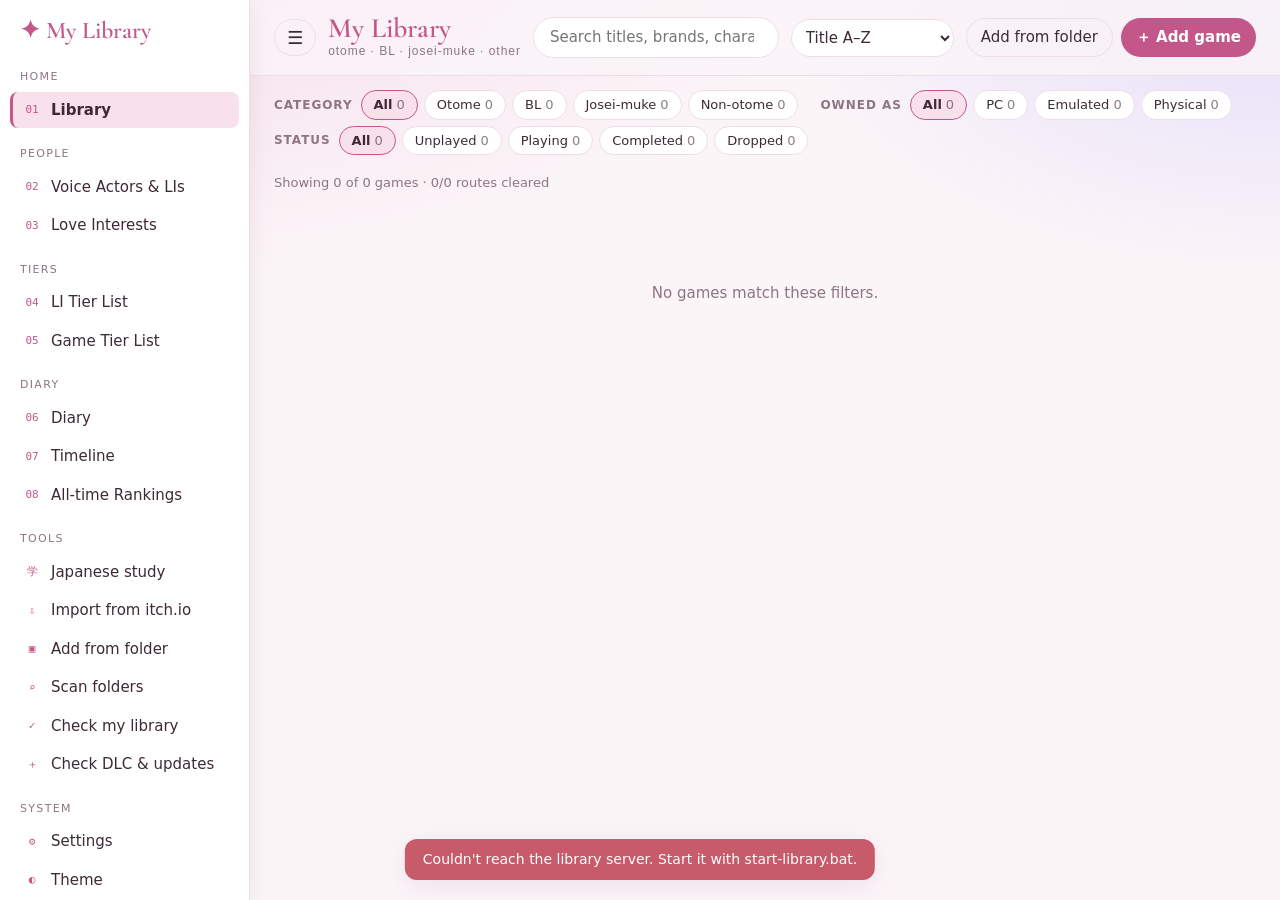
==== web/index.html @ 69c14339 "Merge branch 'main' into claude/pink-controller-icon-a0a306" ====
<!doctype html>
<html lang="en" data-theme="pastel">
<head>
  <meta charset="utf-8">
  <meta name="viewport" content="width=device-width, initial-scale=1">
  <title>My Games Library</title>
  <link rel="icon" type="image/png" href="favicon.png">
  <link rel="preconnect" href="https://fonts.googleapis.com">
  <link rel="stylesheet" href="https://fonts.googleapis.com/css2?family=Cormorant+Garamond:wght@500;600;700&display=swap">
  <link rel="stylesheet" href="app.css">
  <script>
    // Apply the saved theme before first paint
    try {
      const t = localStorage.getItem("theme");
      document.documentElement.dataset.theme = t || (matchMedia("(prefers-color-scheme: dark)").matches ? "noir" : "pastel");
    } catch (e) {}
  </script>
</head>
<body>
  <aside id="sidemenu" class="sidemenu" aria-label="Main menu">
    <div class="side-head">
      <span class="side-logo">✦ My Library</span>
      <button type="button" class="icon" id="menuClose" aria-label="Close menu">✕</button>
    </div>
    <nav class="side-nav">
      <p class="side-h">Home</p>
      <button type="button" class="nav-item" data-view="library"><i>01</i> Library</button>

      <p class="side-h">People</p>
      <button type="button" class="nav-item" data-view="vas"><i>02</i> Voice Actors &amp; LIs</button>
      <button type="button" class="nav-item" data-view="lis"><i>03</i> Love Interests</button>

      <p class="side-h">Tiers</p>
      <button type="button" class="nav-item" data-view="litiers"><i>04</i> LI Tier List</button>
      <button type="button" class="nav-item" data-view="gametiers"><i>05</i> Game Tier List</button>

      <p class="side-h">Diary</p>
      <button type="button" class="nav-item" data-view="diary"><i>06</i> Diary</button>
      <button type="button" class="nav-item" data-view="timeline"><i>07</i> Timeline</button>
      <button type="button" class="nav-item" data-view="hall"><i>08</i> All-time Rankings</button>

      <p class="side-h">Tools</p>
      <button id="studyBtn" type="button" class="nav-item" title="Japanese difficulty and reading progress"><i>学</i> Japanese study</button>
      <button id="itchBtn" type="button" class="nav-item" title="Import your itch.io library"><i>⇩</i> Import from itch.io</button>
      <button id="folderBtn" type="button" class="nav-item" title="Pick a game folder (or your Steam library) and add the games in it"><i>▣</i> Add from folder</button>
      <button id="scanBtn" type="button" class="nav-item" title="Find emulated games in your folders"><i>⌕</i> Scan folders</button>
      <button id="checkBtn" type="button" class="nav-item" title="Match the games in your folders to games from your VNDB list"><i>✓</i> Check my library</button>
      <button id="dlcBtn" type="button" class="nav-item" title="Compare your Switch DLC and update files with your games"><i>＋</i> Check DLC &amp; updates</button>

      <p class="side-h">System</p>
      <button id="settingsBtn" type="button" class="nav-item" title="Emulators, VNDB and API keys"><i>⚙</i> Settings</button>
      <button id="themeBtn" type="button" class="nav-item" title="Switch theme"><i>◐</i> Theme</button>
    </nav>
  </aside>
  <div id="menuScrim" class="menu-scrim" hidden></div>

  <header class="topbar">
    <button type="button" id="menuBtn" class="ghost menu-btn" aria-label="Open menu" aria-expanded="false" aria-controls="sidemenu">☰</button>
    <h1 class="brand">My Library <small>otome · BL · josei-muke · other</small></h1>
    <input id="search" type="search" placeholder="Search titles, brands, characters, seiyuu…" autocomplete="off">
    <select id="sort" aria-label="Sort by">
      <option value="title">Title A–Z</option>
      <option value="added">Recently added</option>
      <option value="played">Recently played</option>
      <option value="released">Release date</option>
      <option value="rating">Rating</option>
    </select>
    <div class="top-actions">
      <button id="addFolderBtn" class="ghost" title="Pick a game folder and auto-detect what launches it">Add from folder</button>
      <button id="addBtn" class="primary">＋ Add game</button>
    </div>
  </header>

  <nav class="filters" id="filters" data-view-of="library"></nav>

  <main data-view-of="library">
    <p id="summary" class="summary"></p>
    <section id="grid" class="grid"></section>
    <p id="empty" class="empty" hidden>No games match these filters.</p>
  </main>

  <!-- Host for the pages opened from the side menu (filled as they are built) -->
  <main id="viewHost" hidden></main>

  <!-- Game details -->
  <dialog id="detailDialog" class="sheet wide"></dialog>

  <!-- Add / edit -->
  <dialog id="editDialog" class="sheet wide">
    <form id="editForm" method="dialog">
      <header class="sheet-head">
        <h2 id="editTitle">Add game</h2>
        <button type="button" class="icon" data-close aria-label="Close">✕</button>
      </header>

      <div class="vndb-box">
        <label for="vndbQuery">Find on VNDB</label>
        <div class="row">
          <input id="vndbQuery" type="search" placeholder="English, romaji or Japanese title">
          <button type="button" id="vndbSearchBtn">Search</button>
        </div>
        <div id="vndbResults" class="vndb-results"></div>
      </div>

      <div class="form-grid">
        <label class="span2">Title <input name="title" required></label>
        <label class="span2">Original title <input name="originalTitle" placeholder="日本語タイトル"></label>
        <label>Category
          <select name="category">
            <option value="otome">Otome</option>
            <option value="bl">BL</option>
            <option value="josei">Josei-muke</option>
            <option value="other">Non-otome (RPG, SIM, misc.)</option>
          </select>
        </label>
        <label>Platform
          <select name="platform">
            <option value="pc">PC</option>
            <option value="psp">PSP</option>
            <option value="vita">PS Vita</option>
            <option value="switch">Switch</option>
            <option value="ps4">PS4</option>
            <option value="other">Other</option>
          </select>
        </label>
        <label>Brand <input name="brand"></label>
        <label>Released <input name="released" placeholder="YYYY-MM-DD"></label>

        <fieldset class="span2 format-pick">
          <legend>How do you own / play it?</legend>
          <label><input type="radio" name="format" value="pc" checked> PC install</label>
          <label><input type="radio" name="format" value="emulated"> Emulator</label>
          <label><input type="radio" name="format" value="physical"> Physical copy only</label>
        </fieldset>

        <label class="span2" data-for-format="pc">Executable or launcher URL
          <input name="exePath" placeholder="D:\Games\Title\game.exe  or  steam://rungameid/123">
          <small>Tip: in Explorer, right-click the .exe → <b>Copy as path</b>, then paste here.</small>
        </label>
        <label data-for-format="emulated">Emulator <select name="emulator" id="emulatorSelect"></select></label>
        <label data-for-format="emulated">Game file (ISO / folder / NSP)
          <input name="romPath" placeholder="D:\ROMs\PSP\title.iso">
        </label>

        <label>Language <input name="language" placeholder="English / Japanese / fan TL"></label>
        <label>Status
          <select name="status">
            <option value="unplayed">Unplayed</option>
            <option value="playing">Playing</option>
            <option value="completed">Completed</option>
            <option value="dropped">Dropped</option>
          </select>
        </label>
        <label class="span2">Cover image URL <input name="cover" placeholder="Filled by VNDB, or paste an image URL"></label>
        <label class="span2">Notes <textarea name="notes" rows="2"></textarea></label>
        <label class="span2">Description <textarea name="description" rows="3"></textarea></label>
      </div>

      <section class="routes-edit">
        <div class="row between">
          <h3>Love interests / routes</h3>
          <button type="button" id="addRouteBtn" class="ghost">＋ Add route</button>
        </div>
        <div id="routesEdit"></div>
      </section>

      <footer class="sheet-foot">
        <button type="button" data-close class="ghost">Cancel</button>
        <button type="submit" class="primary" id="saveBtn">Save</button>
      </footer>
    </form>
  </dialog>

  <!-- Settings -->
  <dialog id="settingsDialog" class="sheet">
    <form id="settingsForm" method="dialog">
      <header class="sheet-head">
        <h2>Settings</h2>
        <button type="button" class="icon" data-close aria-label="Close">✕</button>
      </header>
      <h3 class="settings-h">Emulators</h3>
      <p class="muted settings-p">Paste the path to each emulator's .exe. <code>{rom}</code> in the arguments is replaced by the game file.
        Folders listed under each emulator are searched by <b>Scan folders</b>.</p>
      <div id="emulatorRows"></div>
      <h3 class="settings-h">Japanese study</h3>
      <div class="emu-row">
        <label>Your reading speed (characters per hour)
          <input id="readingSpeed" type="number" min="1000" max="200000" step="500" placeholder="14000">
        </label>
        <small>Used for every "hours" figure. Leave it at 14,000 if unsure; native readers are often 20,000+, and
          learners 3,000–8,000. Time a few minutes of reading and compare against the characters on screen.</small>
      </div>
      <div class="emu-row">
        <label>Jiten API key (optional)
          <input id="jitenKey" type="password" autocomplete="off" placeholder="ak_…">
        </label>
        <small id="jitenKeyState"></small>
        <small>Shows how much of each game's text you already know. Create one in your Jiten account settings. The library only
          reads from Jiten with it, and it's kept only in <code>data/settings.json</code> on this PC.</small>
        <label class="inline" id="jitenKeyClearWrap"><input type="checkbox" id="jitenKeyClear"> Remove the saved key</label>
      </div>
      <div class="emu-row">
        <label>Anki export: note type <input id="ankiNote" placeholder="Lapis"></label>
        <label>Anki export: deck <input id="ankiDeck" placeholder="MiningGroups::MINING"></label>
        <label>Anki export: tags <input id="ankiTags" placeholder="yomitan"></label>
        <small>Used by "Download for Anki" in a game's Study tab. Defaults match your Yomitan Lapis setup. The game's name is added as a tag too.</small>
      </div>
      <h3 class="settings-h">VNDB list &amp; characters</h3>
      <div class="emu-row">
        <input id="vndbToken" type="password" autocomplete="off" placeholder="Paste your VNDB API token">
        <small id="vndbTokenState"></small>
        <small>Create one at <a href="https://vndb.org/u/tokens" target="_blank" rel="noopener">vndb.org/u/tokens ↗</a> with
          <b>listread</b> ticked. It's kept only in <code>data/settings.json</code> on this PC. Save settings after pasting it.</small>
        <label class="inline" id="vndbTokenClearWrap"><input type="checkbox" id="vndbTokenClear"> Remove the saved token</label>
        <div class="row">
          <button type="button" id="vndbSyncBtn">Sync my VNDB list</button>
          <button type="button" id="charsStartBtn" class="ghost">Fetch characters &amp; voice actors</button>
          <button type="button" id="charsStopBtn" class="ghost" hidden>Stop</button>
        </div>
        <small id="vndbSummary"></small>
      </div>
      <h3 class="settings-h">itch.io</h3>
      <div class="emu-row">
        <input id="itchKey" type="password" autocomplete="off" placeholder="Paste your API key">
        <small id="itchKeyState"></small>
        <small>Create one at <a href="https://itch.io/user/settings/api-keys" target="_blank" rel="noopener">itch.io → Settings → API keys ↗</a>.
          It's kept only in <code>data/settings.json</code> on this PC.</small>
        <label class="inline" id="itchKeyClearWrap"><input type="checkbox" id="itchKeyClear"> Remove the saved key</label>
      </div>
      <h3 class="settings-h">Start over</h3>
      <div class="emu-row">
        <small>Your settings, API keys and game folders are kept. A copy of the games file is saved in <code>data/backups</code> first.</small>
        <div class="row">
          <button type="button" id="resetVndbBtn" class="ghost">Remove VNDB list imports…</button>
          <button type="button" id="resetAllBtn" class="danger">Reset whole library…</button>
        </div>
        <small id="resetNote"></small>
      </div>
      <footer class="sheet-foot">
        <button type="button" data-close class="ghost">Cancel</button>
        <button type="submit" class="primary">Save settings</button>
      </footer>
    </form>
  </dialog>

  <!-- itch.io import -->
  <dialog id="itchDialog" class="sheet wide">
    <header class="sheet-head">
      <h2 id="importTitle">Import from itch.io</h2>
      <button type="button" class="icon" data-close aria-label="Close">✕</button>
    </header>
    <div id="itchBody" class="itch-body"></div>
    <footer id="itchFoot" class="sheet-foot"></footer>
  </dialog>

  <!-- Japanese study dashboard -->
  <dialog id="studyDialog" class="sheet wide">
    <header class="sheet-head">
      <h2>Japanese study</h2>
      <button type="button" class="icon" data-close aria-label="Close">✕</button>
    </header>
    <div id="studyBody" class="study-body"></div>
    <footer class="sheet-foot"><small class="muted spacer">Difficulty, length and word data from <a href="https://jiten.moe" target="_blank" rel="noopener">jiten.moe</a>. Reading time is an estimate.</small></footer>
  </dialog>

  <div id="toasts" class="toasts" aria-live="polite"></div>
  <script src="app.js"></script>
</body>
</html>
---- web/app.css ----
/* ---------- Theme tokens ---------- */
:root, [data-theme="pastel"] {
  --bg: #fbf5f8;
  --bg-glow: radial-gradient(1200px 600px at 10% -10%, #f6dbe8 0%, transparent 60%),
             radial-gradient(900px 500px at 100% 0%, #e6defa 0%, transparent 55%);
  --surface: #ffffff;
  --surface-2: #f7eef3;
  --text: #3d2a36;
  --muted: #8d7584;
  --border: #eedde7;
  --accent: #c4578a;
  --accent-ink: #ffffff;
  --accent-soft: #f9e1ec;
  --shadow: 0 6px 24px rgba(150, 80, 120, .12);
  --cat-otome: #e0739f;
  --cat-bl: #5b8fd6;
  --cat-josei: #c99a3c;
  --cat-other: #5f9a82;
  --st-none: #cbbcc5;
  --st-progress: #e3a43c;
  --st-good: #4fae84;
  --st-bad: #c75b6a;
  --radius: 16px;
  color-scheme: light;
}
[data-theme="noir"] {
  --bg: #120d15;
  --bg-glow: radial-gradient(1100px 600px at 0% -10%, #3a1d33 0%, transparent 60%),
             radial-gradient(900px 500px at 100% 0%, #2a2140 0%, transparent 55%);
  --surface: #1d1622;
  --surface-2: #281e2e;
  --text: #f1e7ec;
  --muted: #a8939f;
  --border: #3b2d42;
  --accent: #d6b06a;
  --accent-ink: #1b1218;
  --accent-soft: #3a2f22;
  --shadow: 0 8px 30px rgba(0, 0, 0, .45);
  --cat-otome: #e07aa6;
  --cat-bl: #74a2e6;
  --cat-josei: #d9b065;
  --cat-other: #78b89e;
  --st-none: #4e4054;
  --st-progress: #e0a547;
  --st-good: #5cc095;
  --st-bad: #d86a7a;
  color-scheme: dark;
}

/* ---------- Base ---------- */
* { box-sizing: border-box; }
body {
  margin: 0;
  background: var(--bg-glow), var(--bg);
  background-attachment: fixed;
  color: var(--text);
  font: 15px/1.5 "Segoe UI", "Yu Gothic UI", "Meiryo", system-ui, sans-serif;
  min-height: 100vh;
}
h1, h2, h3 { font-family: "Cormorant Garamond", Georgia, serif; font-weight: 600; margin: 0; }
button, input, select, textarea { font: inherit; color: inherit; }
input, select, textarea {
  background: var(--surface);
  border: 1px solid var(--border);
  border-radius: 10px;
  padding: 8px 10px;
  width: 100%;
}
input:focus, select:focus, textarea:focus { outline: 2px solid var(--accent); outline-offset: -1px; }
button {
  cursor: pointer;
  border: 1px solid var(--border);
  background: var(--surface);
  border-radius: 999px;
  padding: 7px 14px;
  white-space: nowrap;
}
button:hover { border-color: var(--accent); }
button.primary { background: var(--accent); color: var(--accent-ink); border-color: transparent; font-weight: 600; }
button.primary:hover { filter: brightness(1.07); }
button.ghost { background: transparent; }
button.icon { border: none; background: transparent; font-size: 18px; padding: 4px 8px; }
button.danger { color: var(--st-bad); }
.muted, small { color: var(--muted); }
code { background: var(--surface-2); padding: 1px 5px; border-radius: 5px; }
.row { display: flex; gap: 8px; align-items: center; }
.between { justify-content: space-between; }

/* ---------- Top bar & filters ---------- */
.topbar {
  position: sticky; top: 0; z-index: 5;
  display: flex; gap: 12px; align-items: center; flex-wrap: wrap;
  padding: 14px 24px;
  background: color-mix(in srgb, var(--bg) 82%, transparent);
  backdrop-filter: blur(12px);
  border-bottom: 1px solid var(--border);
}
.brand { font-size: 28px; color: var(--accent); margin-right: auto; line-height: 1; }
.brand small { display: block; font: 12px/1.6 "Segoe UI", sans-serif; letter-spacing: .08em; color: var(--muted); }
#search { max-width: 380px; flex: 1 1 220px; border-radius: 999px; padding-left: 16px; }
#sort { width: auto; border-radius: 999px; }
.top-actions { display: flex; gap: 8px; }

.filters { display: flex; flex-wrap: wrap; gap: 6px 22px; padding: 14px 24px 0; }
.filter-group { display: flex; gap: 6px; align-items: center; flex-wrap: wrap; }
.filter-group > b { font-size: 12px; text-transform: uppercase; letter-spacing: .08em; color: var(--muted); margin-right: 2px; }
.chip { padding: 4px 12px; font-size: 13px; }
.chip[aria-pressed="true"] { background: var(--accent-soft); border-color: var(--accent); color: var(--text); font-weight: 600; }
.chip .n { opacity: .6; margin-left: 4px; font-weight: 400; }

main { padding: 8px 24px 48px; }
.summary { color: var(--muted); font-size: 13px; margin: 10px 0 14px; }
.empty { text-align: center; color: var(--muted); padding: 60px 0; }

/* ---------- Grid & cards ---------- */
.grid { display: grid; grid-template-columns: repeat(auto-fill, minmax(180px, 1fr)); gap: 22px; }
.card {
  background: var(--surface);
  border: 1px solid var(--border);
  border-radius: var(--radius);
  overflow: hidden;
  box-shadow: var(--shadow);
  cursor: pointer;
  transition: transform .15s ease, border-color .15s;
  display: flex; flex-direction: column;
}
.card:hover, .card:focus-visible { transform: translateY(-3px); border-color: var(--accent); outline: none; }
.cover-wrap { position: relative; aspect-ratio: 3 / 4; background: var(--surface-2); }
.cover { width: 100%; height: 100%; object-fit: cover; display: block; }
.placeholder {
  display: grid; place-items: center;
  font: 600 64px/1 "Yu Mincho", "Cormorant Garamond", serif;
  color: rgba(255, 255, 255, .92);
  background: linear-gradient(150deg, var(--cat-otome), #b98ad6);
}
.placeholder.cat-bl { background: linear-gradient(150deg, var(--cat-bl), #6e5bb8); }
.placeholder.cat-josei { background: linear-gradient(150deg, var(--cat-josei), #c4687a); }
.placeholder.cat-other { background: linear-gradient(150deg, var(--cat-other), #4f6b5e); }
.badge {
  position: absolute; top: 8px; left: 8px;
  font-size: 11px; font-weight: 700; letter-spacing: .05em; text-transform: uppercase;
  padding: 3px 9px; border-radius: 999px; color: #fff;
  background: var(--cat-otome);
}
.badge.cat-bl { background: var(--cat-bl); }
.badge.cat-josei { background: var(--cat-josei); }
.badge.cat-other { background: var(--cat-other); }
.fmt { position: absolute; top: 8px; right: 8px; font-size: 11px; padding: 3px 8px; border-radius: 999px;
       background: rgba(20, 10, 20, .6); color: #fff; }
.play {
  position: absolute; right: 10px; bottom: 10px;
  width: 44px; height: 44px; padding: 0; border-radius: 50%;
  background: var(--accent); color: var(--accent-ink); border: none; font-size: 16px;
  opacity: 0; transform: scale(.85); transition: .15s;
  box-shadow: 0 4px 14px rgba(0, 0, 0, .3);
}
.card:hover .play, .card:focus-within .play { opacity: 1; transform: scale(1); }
.card-body { padding: 10px 12px 12px; display: flex; flex-direction: column; gap: 2px; flex: 1; }
.card-body h3 { font-size: 19px; line-height: 1.15; }
.jp { font-size: 12px; color: var(--muted); margin: 0; }
.meta { font-size: 12px; color: var(--muted); margin: 2px 0 0; }
.status-line { display: flex; justify-content: space-between; align-items: center; margin-top: auto; padding-top: 8px; font-size: 12px; }
.pill { padding: 1px 8px; border-radius: 999px; background: var(--surface-2); }
.pill.playing { color: var(--st-progress); }
.pill.completed { color: var(--st-good); }
.pill.dropped { color: var(--st-bad); }
.progress { display: flex; gap: 3px; margin-top: 6px; }
.progress i { flex: 1; height: 4px; border-radius: 2px; background: var(--st-none); }
.progress i.progress-s { background: var(--st-progress); }
.progress i.good { background: var(--st-good); }
.progress i.bad { background: var(--st-bad); }

/* ---------- Dialogs ---------- */
dialog.sheet {
  border: 1px solid var(--border);
  border-radius: 20px;
  background: var(--surface);
  color: var(--text);
  padding: 0;
  width: min(560px, calc(100vw - 32px));
  max-height: calc(100vh - 48px);
  box-shadow: 0 20px 60px rgba(0, 0, 0, .35);
}
dialog.wide { width: min(880px, calc(100vw - 32px)); }
dialog::backdrop { background: rgba(20, 8, 18, .55); backdrop-filter: blur(3px); }
dialog form { margin: 0; }
.sheet-head { display: flex; justify-content: space-between; align-items: center; padding: 18px 22px 8px; }
.sheet-head h2 { font-size: 26px; }
.sheet-foot { display: flex; justify-content: flex-end; gap: 8px; padding: 14px 22px 18px; border-top: 1px solid var(--border); }

/* detail view */
.detail { display: grid; grid-template-columns: 260px 1fr; gap: 24px; padding: 8px 22px 6px; }
.detail .cover-wrap { border-radius: 14px; overflow: hidden; }
.detail h2 { font-size: 32px; line-height: 1.1; }
.detail .jp { font-size: 15px; margin-top: 2px; }
.tags { display: flex; flex-wrap: wrap; gap: 6px; margin: 12px 0; }
.tag { font-size: 12px; padding: 2px 10px; border-radius: 999px; background: var(--surface-2); }
.detail-controls { display: flex; gap: 12px; align-items: center; flex-wrap: wrap; margin-bottom: 10px; }
.detail-controls select { width: auto; }
.stars button { border: none; background: none; padding: 0 1px; font-size: 22px; color: var(--st-none); }
.stars button.on { color: var(--accent); }
.desc { white-space: pre-line; font-size: 14px; color: var(--muted); max-height: 140px; overflow: auto; }
.notes { background: var(--surface-2); border-radius: 10px; padding: 8px 12px; font-size: 14px; white-space: pre-line; }
.routes h3 { font-size: 22px; margin: 14px 0 6px; }
.route { display: grid; grid-template-columns: 1fr auto; gap: 8px; align-items: center; padding: 7px 0; border-bottom: 1px dashed var(--border); }
.route .who b { font-weight: 600; }
.route .who span { color: var(--muted); font-size: 13px; margin-left: 6px; }
.route .who small { display: block; }
.seg { display: inline-flex; border: 1px solid var(--border); border-radius: 999px; overflow: hidden; }
.seg button { border: none; border-radius: 0; padding: 4px 10px; font-size: 12px; background: transparent; }
.seg button + button { border-left: 1px solid var(--border); }
.seg button[aria-pressed="true"].none { background: var(--st-none); color: var(--text); }
.seg button[aria-pressed="true"].progress { background: var(--st-progress); color: #fff; }
.seg button[aria-pressed="true"].good { background: var(--st-good); color: #fff; }
.seg button[aria-pressed="true"].bad { background: var(--st-bad); color: #fff; }
.detail-actions { display: flex; gap: 8px; flex-wrap: wrap; justify-content: flex-end; padding: 14px 22px 18px; border-top: 1px solid var(--border); margin-top: 12px; }
.detail-actions .primary { padding: 9px 22px; }
.detail-actions .spacer { margin-right: auto; }
.physical-note { font-size: 13px; color: var(--muted); align-self: center; }

/* edit form */
.vndb-box { margin: 4px 22px 10px; padding: 12px; border-radius: 14px; background: var(--surface-2); }
.vndb-box > label { font-size: 13px; font-weight: 600; display: block; margin-bottom: 6px; }
.vndb-results { display: grid; gap: 6px; margin-top: 8px; max-height: 260px; overflow: auto; }
.vndb-results:empty { display: none; }
.vndb-hit { display: grid; grid-template-columns: 44px 1fr; gap: 10px; text-align: left; border-radius: 10px; padding: 6px; background: var(--surface); }
.vndb-hit img, .vndb-hit .noimg { width: 44px; height: 58px; object-fit: cover; border-radius: 6px; background: var(--border); }
.vndb-hit b { display: block; font-weight: 600; white-space: normal; }
.vndb-hit small { display: block; white-space: normal; }
.form-grid { display: grid; grid-template-columns: 1fr 1fr; gap: 10px 14px; padding: 4px 22px; }
.form-grid label { font-size: 13px; font-weight: 600; display: flex; flex-direction: column; gap: 4px; }
.form-grid small { font-weight: 400; }
.span2 { grid-column: span 2; }
.format-pick { border: 1px solid var(--border); border-radius: 12px; display: flex; gap: 18px; flex-wrap: wrap; }
.format-pick legend { font-size: 13px; font-weight: 600; padding: 0 4px; }
.format-pick label { flex-direction: row; align-items: center; font-weight: 400; }
.format-pick input { width: auto; }
.routes-edit { padding: 12px 22px 8px; }
.routes-edit h3 { font-size: 22px; }
.route-row { display: grid; grid-template-columns: 1fr 1fr 1fr auto; gap: 8px; margin-top: 8px; }

.emu-row { padding: 6px 22px 10px; }
.emu-row b { display: block; margin-bottom: 4px; }
.emu-row .row input:last-child { max-width: 140px; }

.settings-h { font-size: 20px; padding: 6px 22px 0; }
.settings-p { padding: 0 22px; margin: 4px 0; }
.emu-row small { display: block; margin-top: 4px; }
.emu-row a { color: var(--accent); }
label.inline { display: flex; gap: 6px; align-items: center; font-size: 13px; margin-top: 6px; }
label.inline input { width: auto; }

/* itch.io import */
.itch-body { padding: 0 22px; }
.itch-tools { display: flex; gap: 8px; flex-wrap: wrap; align-items: center; padding: 6px 0 10px; }
.itch-tools input[type="search"] { flex: 1 1 200px; width: auto; border-radius: 999px; }
.itch-tools select { width: auto; }
.itch-list { display: grid; gap: 4px; max-height: 52vh; overflow: auto; padding-right: 4px; }
.itch-row { display: grid; grid-template-columns: auto 48px 1fr; gap: 10px; align-items: center;
            padding: 6px 8px; border-radius: 10px; background: var(--surface-2); cursor: pointer; }
.itch-row input { width: auto; }
.itch-row img, .itch-row .noimg { width: 48px; height: 38px; object-fit: cover; border-radius: 6px; background: var(--border); }
.itch-row b { font-weight: 600; }
.itch-row small { display: block; }
.itch-row.done { opacity: .55; cursor: default; }
.match-row { display: grid; grid-template-columns: 48px 1fr 1.3fr 130px; gap: 12px; align-items: center;
             padding: 8px; border-radius: 10px; background: var(--surface-2); }
.match-row img, .match-row .noimg { width: 48px; height: 38px; object-fit: cover; border-radius: 6px; background: var(--border); }
.match-row select { padding: 5px 8px; }
.match-row label { display: flex; gap: 8px; align-items: flex-start; }
.match-row label input { width: auto; margin-top: 3px; }
.conf { font-size: 11px; font-weight: 700; text-transform: uppercase; letter-spacing: .05em; padding: 1px 7px; border-radius: 999px; }
.emu-row textarea { margin-top: 6px; font-size: 13px; }
.conf.serial, .conf.link, .conf.title { background: var(--st-good); color: #fff; }
.conf.possible { background: var(--st-progress); color: #fff; }
.conf.none, .conf.error { background: var(--st-none); }
.foot-note { margin-right: auto; align-self: center; font-size: 13px; color: var(--muted); }

/* toasts */
.toasts { position: fixed; bottom: 20px; left: 50%; transform: translateX(-50%); display: grid; gap: 8px; z-index: 50; }
.toast { background: var(--text); color: var(--bg); padding: 10px 18px; border-radius: 12px; box-shadow: var(--shadow); font-size: 14px; animation: pop .2s ease; }
.toast.error { background: var(--st-bad); color: #fff; }
@keyframes pop { from { transform: translateY(8px); opacity: 0; } }

/* ---------- Side menu (pops out from the left; pinned beside the page on wide screens) ---------- */
.sidemenu {
  position: fixed; top: 0; bottom: 0; left: 0; z-index: 20;
  width: 250px; display: flex; flex-direction: column;
  background: var(--surface); border-right: 1px solid var(--border); box-shadow: var(--shadow);
  transform: translateX(-102%); visibility: hidden;
  transition: transform .22s ease, visibility 0s .22s;
}
body.menu-open .sidemenu { transform: none; visibility: visible; transition: transform .22s ease; }
.side-head { display: flex; align-items: center; justify-content: space-between; padding: 16px 16px 8px 20px; }
.side-logo { font: 600 24px "Cormorant Garamond", Georgia, serif; color: var(--accent); }
.side-nav { overflow-y: auto; padding: 0 10px 24px; display: flex; flex-direction: column; gap: 2px; }
.side-h { margin: 16px 10px 4px; font-size: 11px; letter-spacing: .12em; text-transform: uppercase; color: var(--muted); }
.side-h em { font-style: normal; opacity: .6; text-transform: none; letter-spacing: 0; margin-left: 4px; }
.nav-item {
  display: flex; align-items: center; gap: 10px; width: 100%; text-align: left;
  border: none; border-left: 3px solid transparent; border-radius: 8px; background: transparent; padding: 7px 10px;
}
.nav-item i { font: normal 11px ui-monospace, Consolas, monospace; color: var(--accent); min-width: 18px; text-align: center; }
.nav-item:hover:not(:disabled) { background: var(--surface-2); }
.nav-item[aria-current="page"] { background: var(--accent-soft); border-left-color: var(--accent); font-weight: 600; }
.nav-item:disabled { opacity: .45; cursor: default; }
.menu-btn { font-size: 18px; padding: 4px 12px; }
.menu-scrim { position: fixed; inset: 0; z-index: 15; background: rgba(0, 0, 0, .35); }
@media (min-width: 1000px) {
  body.menu-open { padding-left: 250px; }
  body.menu-open .menu-scrim { display: none; }
  #menuClose { display: none; }
}

/* ---------- Pages hosted in the side menu ---------- */
[hidden] { display: none !important; }
.page-h { font-size: 32px; margin: 18px 0 12px; }
.page-filters { padding: 0; align-items: center; margin-bottom: 14px; }
.page-filters input[type="search"] { max-width: 280px; border-radius: 999px; }
label.inline { display: inline-flex; align-items: center; gap: 6px; }
label.inline input { width: auto; }
.va-list { display: flex; flex-direction: column; gap: 10px; }
.va-row { display: grid; grid-template-columns: 200px 1fr; background: var(--surface); border: 1px solid var(--border); border-radius: 12px; overflow: hidden; }
.va-row > header { background: var(--accent); color: var(--accent-ink); padding: 12px 14px; display: flex; flex-direction: column; gap: 2px; }
.va-row > header small { color: inherit; opacity: .8; }
.roles { display: flex; flex-wrap: wrap; gap: 8px; padding: 10px; }
.role { display: flex; flex-direction: column; align-items: center; gap: 3px; width: 64px; padding: 0; border: none; background: transparent; border-radius: 6px; font-size: 11px; }
.role img, .face-txt { width: 56px; height: 76px; object-fit: cover; object-position: top; border-radius: 6px; border: 1px solid var(--border); background: var(--surface-2); display: grid; place-items: center; }
.role span:last-child { max-width: 64px; overflow: hidden; text-overflow: ellipsis; white-space: nowrap; color: var(--muted); }
.role:hover img, .role:hover .face-txt { border-color: var(--accent); }
@media (max-width: 720px) { .va-row { grid-template-columns: 1fr; } }

.diary-list { display: flex; flex-direction: column; gap: 10px; }
.diary-row { display: grid; grid-template-columns: 64px 1fr auto; gap: 14px; align-items: center; padding: 10px 14px; cursor: pointer;
  background: var(--surface); border: 1px solid var(--border); border-radius: 12px; }
.diary-row:hover, .diary-row:focus-visible { border-color: var(--accent); outline: none; }
.diary-row h3 { font-size: 20px; }
.diary-row .jp, .diary-row .meta { margin: 0; font-size: 12px; color: var(--muted); }
.diary-note { margin: 4px 0 0; font-size: 13px; }
.mini-cover { width: 64px; aspect-ratio: 2 / 3; border-radius: 6px; overflow: hidden; }
.mini-cover .cover { width: 100%; height: 100%; object-fit: cover; display: block; }
.mini-cover .placeholder { height: 100%; display: grid; place-items: center; }
.diary-side { display: flex; flex-direction: column; align-items: flex-end; gap: 4px; }
.stars-ro { color: var(--st-progress); letter-spacing: 2px; }
.log { display: flex; flex-direction: column; gap: 12px; margin-top: 12px; }
.log label { display: flex; flex-direction: column; gap: 4px; font-size: 13px; color: var(--muted); }
.log-grid { display: grid; grid-template-columns: repeat(3, 1fr); gap: 10px; }
.flavours { display: grid; grid-template-columns: repeat(2, 1fr); gap: 8px 16px; }
.flavours label { flex-direction: row; align-items: center; gap: 8px; }
.flavours input { flex: 1; padding: 0; }
@media (max-width: 720px) { .log-grid, .flavours { grid-template-columns: 1fr; } .diary-row { grid-template-columns: 48px 1fr; } .diary-side { grid-column: 1 / -1; flex-direction: row; } }

/* Timeline and All-time Rankings */
.trail { position: relative; padding-left: 28px; border-left: 3px solid var(--accent-soft); margin-left: 8px; }
.trail-year h3 { font-size: 26px; margin: 18px 0 8px; color: var(--accent); }
.trail-year h3 small { font: 13px "Segoe UI", sans-serif; color: var(--muted); }
.trail-item { position: relative; display: flex; align-items: center; gap: 14px; padding: 8px 12px; margin: 6px 0; cursor: pointer;
  background: var(--surface); border: 1px solid var(--border); border-radius: 12px; max-width: 520px; }
.trail-item:hover, .trail-item:focus-visible { border-color: var(--accent); outline: none; }
.trail-item small { display: block; color: var(--muted); }
.trail-item .dot { position: absolute; left: -39px; top: 50%; width: 14px; height: 14px; margin-top: -7px; border-radius: 50%;
  background: var(--st-none); border: 3px solid var(--bg); }
.trail-item .dot.completed { background: var(--st-good); }
.trail-item .dot.playing { background: var(--st-progress); }
.trail-item .dot.dropped { background: var(--st-bad); }
.trail-cover { width: 56px; aspect-ratio: 2 / 3; border-radius: 6px; overflow: hidden; flex: none; }
.trail-cover .cover { width: 100%; height: 100%; object-fit: cover; display: block; }
.trail-cover .placeholder { height: 100%; display: grid; place-items: center; }
.rank-list { display: flex; flex-direction: column; gap: 8px; margin-top: 10px; max-width: 760px; }
.rank-row { display: grid; grid-template-columns: 56px 52px 1fr auto; gap: 12px; align-items: center; padding: 8px 12px; cursor: pointer;
  background: var(--surface); border: 1px solid var(--border); border-radius: 12px; }
.rank-row:hover { border-color: var(--accent); }
.rank-row.over { outline: 2px dashed var(--accent); outline-offset: -2px; background: var(--accent-soft); }
.rank-row.missing { opacity: .55; }
.rank-no { width: 56px; text-align: center; font: 700 20px "Cormorant Garamond", serif; padding: 4px 2px; }
.rank-row .trail-cover { width: 52px; }
.rank-text b { display: block; line-height: 1.25; }
.rank-text small { color: var(--muted); }
.rank-btns { display: flex; gap: 4px; }
.rank-btns button { padding: 4px 9px; border-radius: 8px; }
.rank-row.top1 { background: linear-gradient(90deg, #f9ecc4, var(--surface)); border-color: #d9b065; }
.rank-row.top2 { background: linear-gradient(90deg, #ececf2, var(--surface)); border-color: #b5b5c6; }
.rank-row.top3 { background: linear-gradient(90deg, #f3dccb, var(--surface)); border-color: #c99a78; }
.rank-row.top1 .rank-text b, .rank-row.top2 .rank-text b, .rank-row.top3 .rank-text b { color: #3a2f20; }
.rank-add { margin: 16px 0 30px; max-width: 760px; }
#rkAdder { margin-top: 10px; display: flex; flex-direction: column; gap: 8px; }
.rank-pool { display: flex; flex-direction: column; gap: 4px; max-height: 340px; overflow: auto; }
.rank-pick { display: flex; align-items: center; gap: 10px; text-align: left; padding: 4px 8px; border-radius: 10px; }
.rank-pick .trail-cover { width: 34px; }
.rank-pick small { display: block; color: var(--muted); }
@media (max-width: 720px) { .rank-row { grid-template-columns: 48px 44px 1fr; } .rank-btns { grid-column: 1 / -1; justify-content: flex-end; } }

/* Tier list editor */
#tierDialog, #rankDialog { width: min(560px, 94vw); }
#tierForm, #rankForm { display: flex; flex-direction: column; gap: 12px; padding: 4px 4px 0; }
#tierForm label, #rankForm label { display: flex; flex-direction: column; gap: 4px; font-size: 13px; color: var(--muted); }
#tierForm label.inline { flex-direction: row; align-items: center; }
.tier-edit { display: flex; flex-direction: column; gap: 6px; }
.tier-edit-row { display: grid; grid-template-columns: 44px 1fr auto auto auto; gap: 6px; align-items: center; }
.tier-edit-row input[type="color"] { padding: 2px; height: 36px; cursor: pointer; }
.tier-edit-row button { padding: 4px 9px; border-radius: 8px; }
.tier-lists { margin-bottom: 4px; }
.tier-label { word-break: break-word; line-height: 1.15; }

/* Tier lists and love interests */
.tier-board { display: flex; flex-direction: column; gap: 4px; --sz: 84px; }
.tier-row { display: grid; grid-template-columns: 84px 1fr; min-height: calc(var(--sz) * 1.5 + 16px); background: var(--surface); border: 1px solid var(--border); border-radius: 10px; overflow: hidden; }
.tier-row.over { outline: 2px dashed var(--accent); outline-offset: -2px; background: var(--accent-soft); }
.tier-label { display: grid; place-items: center; font: 700 26px "Cormorant Garamond", Georgia, serif; color: #fff; text-align: center; padding: 4px; }
.tier-row:last-child .tier-label { font-size: 13px; font-family: inherit; font-weight: 600; }
.tier-items { display: flex; flex-wrap: wrap; align-content: flex-start; gap: 6px; padding: 8px; }
.tier-card { width: var(--sz); aspect-ratio: 2 / 3; border-radius: 6px; overflow: hidden; cursor: grab; border: 1px solid var(--border); background: var(--surface-2); }
.tier-card:active { cursor: grabbing; }
.tier-card:hover { border-color: var(--accent); }
.tier-card img, .tier-card .face-txt { width: 100%; height: 100%; object-fit: cover; object-position: top; border: none; border-radius: 0; display: block; }
.tier-card .face-txt { display: grid; place-items: center; font-size: 24px; }
.tier-pop { position: fixed; z-index: 40; display: flex; flex-direction: column; gap: 6px; padding: 10px 12px; max-width: 260px;
  background: var(--surface); border: 1px solid var(--border); border-radius: 12px; box-shadow: var(--shadow); }
.tier-pop small { color: var(--muted); }
.tier-pop-btns { display: flex; gap: 4px; flex-wrap: wrap; }
.tier-pop-btns button { padding: 3px 10px; border-radius: 6px; }
.tier-pop-btns button[aria-pressed="true"] { outline: 2px solid var(--text); }
.li-grid { display: grid; grid-template-columns: repeat(auto-fill, minmax(260px, 1fr)); gap: 10px; }
.li-card { display: grid; grid-template-columns: 70px 1fr; gap: 10px; padding: 10px; background: var(--surface); border: 1px solid var(--border); border-radius: 12px; }
.li-face { padding: 0; border: none; background: transparent; border-radius: 6px; width: 70px; height: 100px; overflow: hidden; }
.li-face img, .li-face .face-txt { width: 100%; height: 100%; object-fit: cover; object-position: top; display: grid; place-items: center; border-radius: 6px; background: var(--surface-2); }
.li-body { display: flex; flex-direction: column; gap: 2px; min-width: 0; }
.li-body small { color: var(--muted); }
.li-edit { display: flex; gap: 10px; margin-top: 4px; }
.li-edit label { display: flex; flex-direction: column; font-size: 11px; color: var(--muted); }
.li-edit input, .li-edit select { padding: 3px 6px; width: 72px; }

/* Release choices in the import dialog */
.rel-picker { display: flex; flex-direction: column; gap: 6px; margin-top: 8px; }
.rel-opt { display: flex; align-items: center; gap: 10px; padding: 6px 8px; border: 1px solid var(--border); border-radius: 10px; background: var(--surface); cursor: pointer; }
.rel-opt.on { border-color: var(--accent); background: var(--accent-soft); }
.rel-opt input { width: auto; }
.rel-opt img, .rel-opt .noimg { width: 44px; height: 60px; object-fit: cover; border-radius: 4px; flex: none; background: var(--surface-2); }
.rel-opt span { display: flex; flex-direction: column; }

/* ---------- Small screens ---------- */
@media (max-width: 720px) {
  .topbar, .filters, main { padding-left: 16px; padding-right: 16px; }
  .top-actions span { display: none; }
  .grid { grid-template-columns: repeat(auto-fill, minmax(140px, 1fr)); gap: 14px; }
  .detail { grid-template-columns: 1fr; }
  .detail .cover-wrap { max-width: 220px; }
  .form-grid { grid-template-columns: 1fr; }
  .span2 { grid-column: auto; }
  .route-row { grid-template-columns: 1fr 1fr; }
  .match-row { grid-template-columns: 48px 1fr; }
  .match-row > :nth-child(n+3) { grid-column: 1 / -1; }
}

/* ---------- Jiten / study ---------- */
.diff { display: inline-block; font: 600 11px/1.5 "Segoe UI", sans-serif; padding: 0 8px; margin-left: 6px; border-radius: 999px;
  vertical-align: middle; white-space: nowrap; color: var(--text); background: color-mix(in srgb, var(--dc, var(--st-none)) 28%, transparent);
  border: 1px solid color-mix(in srgb, var(--dc, var(--st-none)) 70%, transparent); }
.diff.d0, .diff.d1 { --dc: var(--st-good); }
.diff.d2 { --dc: var(--st-progress); }
.diff.d3 { --dc: #e07a4f; }
.diff.d4, .diff.d5 { --dc: var(--st-bad); }
.card-body h3 .diff { margin-left: 6px; }
.tabs { display: flex; gap: 6px; margin: 4px 0 12px; border-bottom: 1px solid var(--border); }
.tabs button { border: none; border-radius: 10px 10px 0 0; background: transparent; padding: 6px 14px; }
.tabs button[aria-pressed="true"] { background: var(--accent-soft); font-weight: 600; box-shadow: inset 0 -2px 0 var(--accent); }
.stats { display: grid; grid-template-columns: repeat(auto-fit, minmax(120px, 1fr)); gap: 8px; margin: 8px 0; }
.stat { background: var(--surface-2); border-radius: 10px; padding: 8px 12px; display: flex; flex-direction: column; }
.stat span { font-size: 12px; color: var(--muted); }
.stat b { font-size: 17px; }
.jiten-name { margin-bottom: 4px; }
.read-box { margin: 12px 0; display: grid; gap: 4px; }
.read-box label, #studyPane h4 { font-size: 12px; text-transform: uppercase; letter-spacing: .08em; color: var(--muted); font-weight: 600; margin: 0; }
.read-box input { accent-color: var(--accent); padding: 0; }
.vocab { display: flex; flex-wrap: wrap; gap: 6px; margin: 6px 0 12px; }
.chip-word { background: var(--surface-2); border-radius: 999px; padding: 2px 10px; font-size: 14px; }
.study-actions, .study-tools { display: flex; gap: 8px; flex-wrap: wrap; align-items: center; }
.study-empty .paste { display: flex; gap: 8px; margin-top: 10px; }
.cand { display: flex; align-items: center; gap: 8px; padding: 8px 0; border-bottom: 1px solid var(--border); }
.cand > div { flex: 1; display: flex; flex-direction: column; min-width: 0; }
.error { color: var(--st-bad); }
.study-body { padding: 4px 22px 8px; }
.study-tools { margin: 10px 0; }
.study-tools label { font-size: 13px; color: var(--muted); display: inline-flex; gap: 6px; align-items: center; }
.study-tools select { width: auto; }
.study-tools #matchAllBtn { margin-right: 4px; }
.next { margin: 6px 0; font-size: 14px; }
.study-list { display: grid; gap: 6px; max-height: 46vh; overflow: auto; }
.study-row { display: flex; align-items: center; gap: 12px; padding: 6px 10px; border: 1px solid var(--border); border-radius: 12px; cursor: pointer; }
.study-row:hover, .study-row:focus-visible { border-color: var(--accent); outline: none; }
.thumb-wrap { width: 36px; height: 48px; border-radius: 6px; overflow: hidden; flex: none; }
.thumb-wrap .placeholder { font-size: 20px; }
.study-main { flex: 1; min-width: 0; display: flex; flex-direction: column; }
.study-main b { overflow: hidden; text-overflow: ellipsis; white-space: nowrap; }
.study-main small { overflow: hidden; text-overflow: ellipsis; white-space: nowrap; }
.bar { height: 5px; border-radius: 3px; background: var(--surface-2); overflow: hidden; margin-top: 4px; }
.bar i { display: block; height: 100%; background: var(--accent); }
.hrs { text-align: right; min-width: 52px; line-height: 1.3; }
.empty-note { text-align: center; padding: 24px 0; }
.sheet-foot .spacer { margin-right: auto; }
.cov-hint { font-size: 13px; margin: 4px 0 0; }

.picker { background: var(--surface-2); border-radius: 14px; padding: 10px 14px 12px; margin: 10px 0; display: grid; gap: 6px; }
.picker-head { display: flex; gap: 12px; align-items: center; flex-wrap: wrap; }
.picker-head h3 { font-size: 22px; margin-right: auto; }
.picker-head label { font-size: 13px; color: var(--muted); display: inline-flex; gap: 6px; align-items: center; }
.picker-head select { width: auto; }
.picker h4 { font-size: 12px; text-transform: uppercase; letter-spacing: .08em; color: var(--muted); margin: 6px 0 0; }
.pick { display: flex; align-items: center; gap: 12px; padding: 6px 10px; background: var(--surface); border: 1px solid var(--border); border-radius: 12px; cursor: pointer; }
.pick:hover, .pick:focus-visible { border-color: var(--accent); outline: none; }
.fit { font-weight: 600; }
.fit.easy { color: var(--st-good); }
.fit.mid { color: var(--st-progress); }
.fit.hard { color: var(--st-bad); }

.learn-tools { display: flex; gap: 8px; align-items: center; flex-wrap: wrap; margin: 6px 0; }
.learn-tools select { width: auto; }
.learn-sum { margin: 8px 0 6px; font-size: 14px; }
.learn-scroll { max-height: 220px; overflow: auto; border: 1px solid var(--border); border-radius: 10px; margin-bottom: 8px; }
table.learn { width: 100%; border-collapse: collapse; font-size: 13px; }
table.learn td { padding: 4px 10px; border-bottom: 1px solid var(--border); vertical-align: top; }
table.learn td.lw { font-size: 16px; white-space: nowrap; }
table.learn td.num { text-align: right; white-space: nowrap; color: var(--muted); }
table.learn td:nth-child(2) { white-space: nowrap; }

.check-row { grid-template-columns: auto 1fr 1.4fr; }
.check-row .noimg { display: none; }
.check-result small { display: block; }
.conf.have, .conf.dupe, .conf.off { background: var(--st-none); }
.conf.weak { background: var(--st-progress); color: #fff; }
.conf.link { background: var(--st-good); color: #fff; }

.dlc-label { display: grid; gap: 4px; font-size: 12px; font-weight: 700; letter-spacing: .08em; color: var(--muted); margin-top: 6px; }
.dlc-sec { margin: 8px 0; }
.dlc-sec summary { cursor: pointer; font-weight: 600; font-size: 15px; padding: 4px 0; }
.dlc-row { padding: 6px 10px; border: 1px solid var(--border); border-radius: 10px; margin: 4px 0; background: var(--surface); }
.dlc-row small { display: block; }
.dlc-list { margin-top: 4px; font-size: 12px; }
.dlc-label textarea { font-weight: 400; letter-spacing: normal; text-transform: none; }

.dlc-assign { display: flex; gap: 6px; margin-top: 6px; flex-wrap: wrap; }
.dlc-assign input { flex: 1 1 220px; }
.dlc-assign select { width: auto; }
button.link { background: none; border: 0; padding: 0; color: var(--accent); text-decoration: underline; cursor: pointer; font-size: 12px; }
.dlc-pick { position: relative; flex: 1 1 220px; }
.dlc-pick input { width: 100%; }
.dlc-suggest { position: absolute; z-index: 5; left: 0; right: 0; top: 100%; margin: 4px 0 0; padding: 4px; list-style: none;
  max-height: 240px; overflow: auto; background: var(--surface); border: 1px solid var(--border); border-radius: 12px; box-shadow: 0 8px 24px rgb(0 0 0 / .18); }
.dlc-suggest li { padding: 6px 10px; border-radius: 8px; cursor: pointer; }
.dlc-suggest li:hover { background: var(--surface-2); }
.dlc-suggest li.none { color: var(--muted); cursor: default; }
.dlc-suggest small { display: block; }

.itch-row.has-act { grid-template-columns: auto 48px 1fr auto; }
.itch-row.done .link { opacity: 1; }
.check-result .link { margin-top: 2px; }

/* Add games from a folder */
.folder-tools input[type="text"] { flex: 1 1 260px; width: auto; }
.itch-row.has-exe { grid-template-columns: auto 48px 1fr minmax(120px, 220px); }
.itch-row .exe-pick { max-width: 220px; font-size: .8rem; }
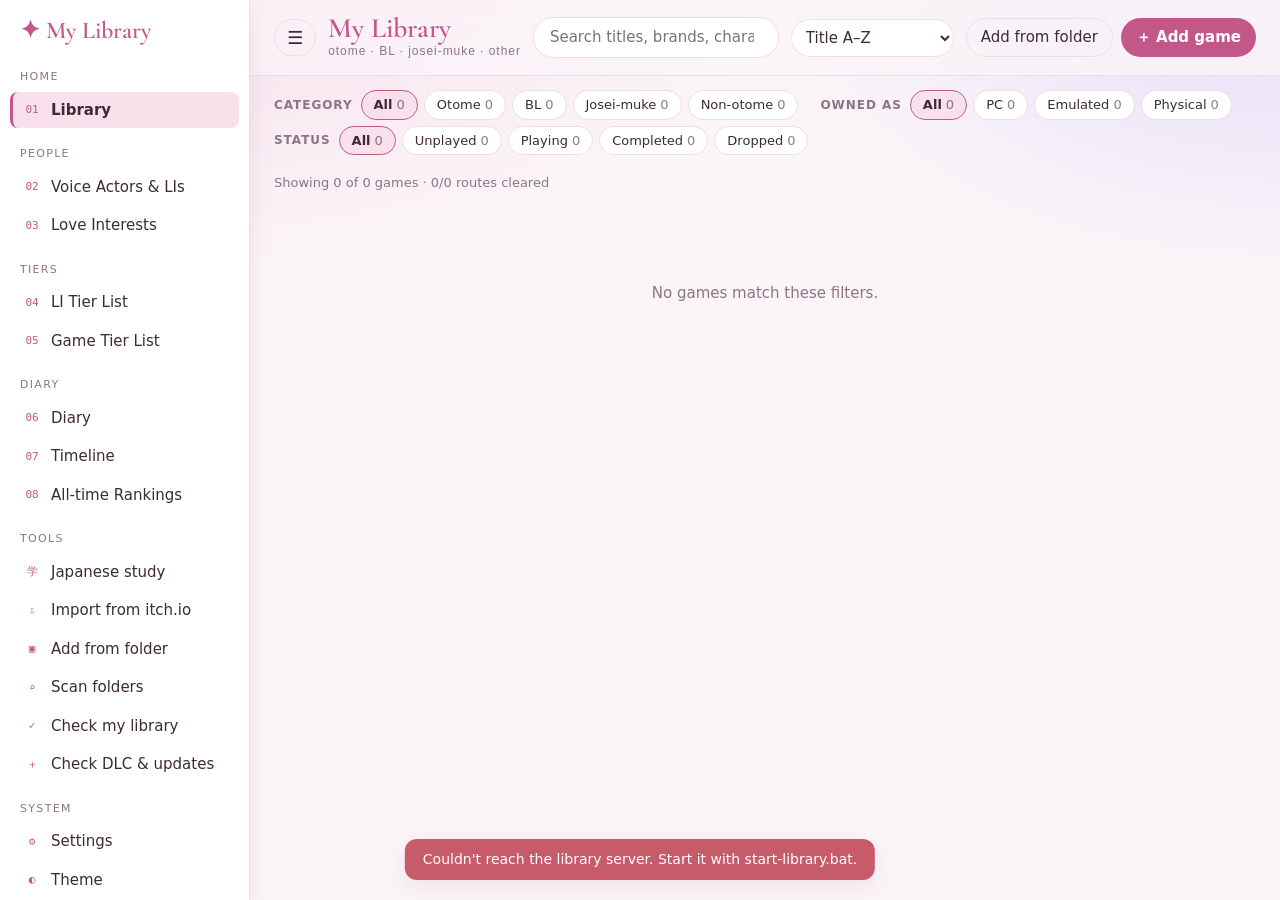
==== commit a733673f: "Show toasts above open dialogs so import errors are readable Co-Authored-By: Claude Sonnet 5.5 <nore" ====
--- a/web/index.html
+++ b/web/index.html
@@ -263,7 +263,7 @@
     <footer class="sheet-foot"><small class="muted spacer">Difficulty, length and word data from <a href="https://jiten.moe" target="_blank" rel="noopener">jiten.moe</a>. Reading time is an estimate.</small></footer>
   </dialog>
 
-  <div id="toasts" class="toasts" aria-live="polite"></div>
+  <div id="toasts" class="toasts" popover="manual" aria-live="polite"></div>
   <script src="app.js"></script>
 </body>
 </html>
--- a/web/app.css
+++ b/web/app.css
@@ -277,7 +277,9 @@
 .foot-note { margin-right: auto; align-self: center; font-size: 13px; color: var(--muted); }
 
 /* toasts */
-.toasts { position: fixed; bottom: 20px; left: 50%; transform: translateX(-50%); display: grid; gap: 8px; z-index: 50; }
+.toasts { position: fixed; inset: auto auto 20px 50%; transform: translateX(-50%); margin: 0; padding: 0; border: 0; background: none; overflow: visible;
+  max-width: 92vw; display: grid; gap: 8px; z-index: 50; }
+.toasts:not(:popover-open) { display: none; }
 .toast { background: var(--text); color: var(--bg); padding: 10px 18px; border-radius: 12px; box-shadow: var(--shadow); font-size: 14px; animation: pop .2s ease; }
 .toast.error { background: var(--st-bad); color: #fff; }
 @keyframes pop { from { transform: translateY(8px); opacity: 0; } }
@@ -405,6 +407,7 @@
 /* Tier lists and love interests */
 .tier-board { display: flex; flex-direction: column; gap: 4px; --sz: 84px; }
 .tier-row { display: grid; grid-template-columns: 84px 1fr; min-height: calc(var(--sz) * 1.5 + 16px); background: var(--surface); border: 1px solid var(--border); border-radius: 10px; overflow: hidden; }
+.tier-card.before { box-shadow: -4px 0 0 var(--accent); border-radius: 4px; }
 .tier-row.over { outline: 2px dashed var(--accent); outline-offset: -2px; background: var(--accent-soft); }
 .tier-label { display: grid; place-items: center; font: 700 26px "Cormorant Garamond", Georgia, serif; color: #fff; text-align: center; padding: 4px; }
 .tier-row:last-child .tier-label { font-size: 13px; font-family: inherit; font-weight: 600; }
@@ -426,6 +429,11 @@
 .li-face img, .li-face .face-txt { width: 100%; height: 100%; object-fit: cover; object-position: top; display: grid; place-items: center; border-radius: 6px; background: var(--surface-2); }
 .li-body { display: flex; flex-direction: column; gap: 2px; min-width: 0; }
 .li-body small { color: var(--muted); }
+.li-game { display: flex; align-items: center; justify-content: space-between; gap: 8px; margin-top: 4px; }
+.li-game label { display: flex; align-items: center; gap: 4px; font-size: 11px; color: var(--muted); flex: none; }
+.li-game input { padding: 3px 6px; width: 64px; }
+.li-gname { all: unset; cursor: pointer; font-size: 12px; color: var(--muted); min-width: 0; overflow: hidden; text-overflow: ellipsis; white-space: nowrap; }
+.li-gname:hover { color: var(--accent); text-decoration: underline; }
 .li-edit { display: flex; gap: 10px; margin-top: 4px; }
 .li-edit label { display: flex; flex-direction: column; font-size: 11px; color: var(--muted); }
 .li-edit input, .li-edit select { padding: 3px 6px; width: 72px; }
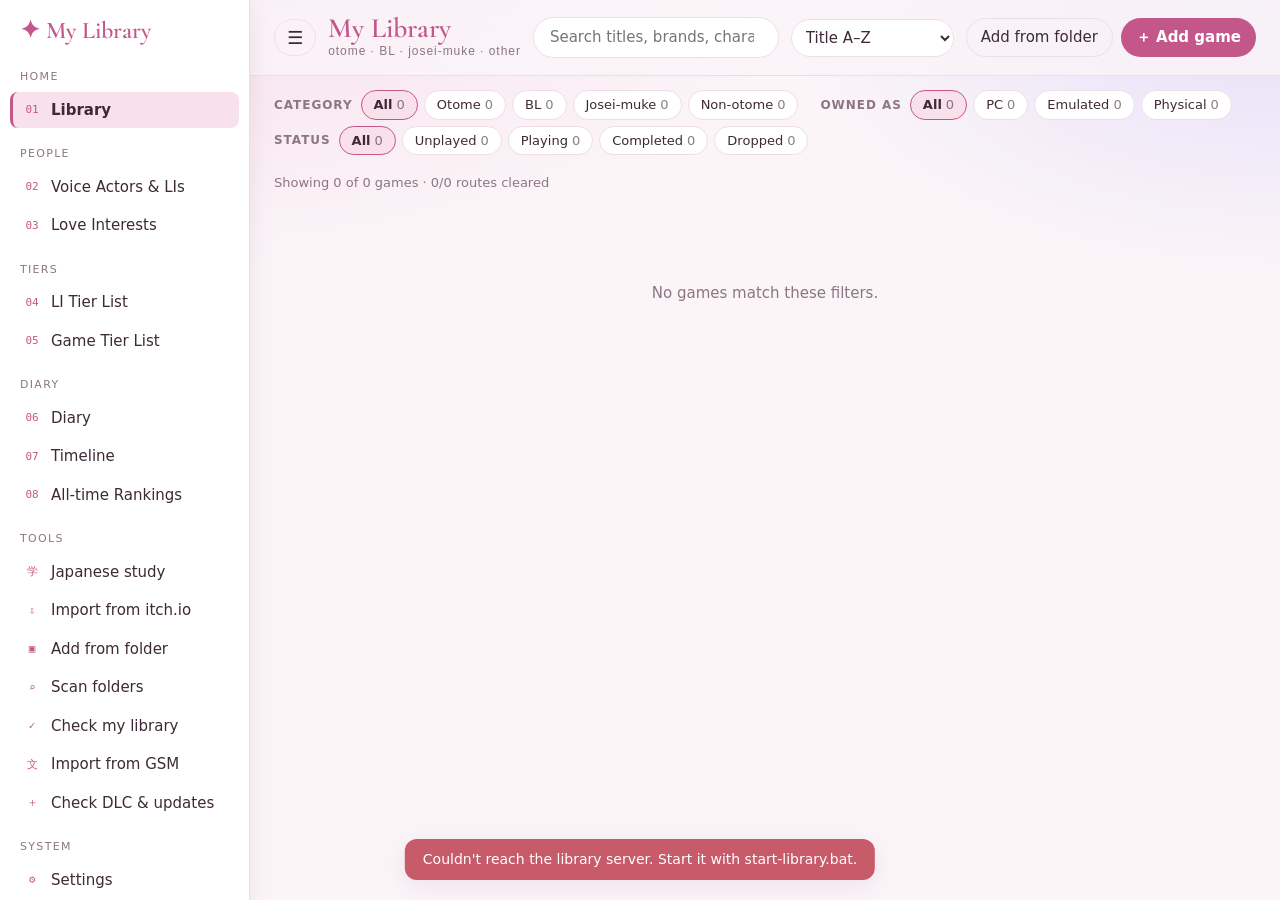
==== commit 5a013bd2: "Merge GSM import, reading calendar and restart button Co-Authored-By: Claude Sonnet 5.5 <noreply@ant" ====
--- a/web/index.html
+++ b/web/index.html
@@ -45,10 +45,12 @@
       <button id="folderBtn" type="button" class="nav-item" title="Pick a game folder (or your Steam library) and add the games in it"><i>▣</i> Add from folder</button>
       <button id="scanBtn" type="button" class="nav-item" title="Find emulated games in your folders"><i>⌕</i> Scan folders</button>
       <button id="checkBtn" type="button" class="nav-item" title="Match the games in your folders to games from your VNDB list"><i>✓</i> Check my library</button>
+      <button id="gsmBtn" type="button" class="nav-item" title="Import the sentences GameSentenceMiner has logged for your games"><i>文</i> Import from GSM</button>
       <button id="dlcBtn" type="button" class="nav-item" title="Compare your Switch DLC and update files with your games"><i>＋</i> Check DLC &amp; updates</button>
 
       <p class="side-h">System</p>
       <button id="settingsBtn" type="button" class="nav-item" title="Emulators, VNDB and API keys"><i>⚙</i> Settings</button>
+      <button id="restartBtn" type="button" class="nav-item" title="Restart the library server (needed after the app is updated)"><i>↻</i> Restart library</button>
       <button id="themeBtn" type="button" class="nav-item" title="Switch theme"><i>◐</i> Theme</button>
     </nav>
   </aside>
--- a/web/app.css
+++ b/web/app.css
@@ -391,6 +391,31 @@
 .rank-pick .trail-cover { width: 34px; }
 .rank-pick small { display: block; color: var(--muted); }
 @media (max-width: 720px) { .rank-row { grid-template-columns: 48px 44px 1fr; } .rank-btns { grid-column: 1 / -1; justify-content: flex-end; } }
+
+/* Timeline calendar */
+.cal-head { display: flex; align-items: center; gap: 8px; flex-wrap: wrap; margin: 6px 0 10px; }
+.cal-head h3 { margin: 0 6px; font-size: 22px; min-width: 9ch; text-align: center; }
+.cal-grid { display: grid; grid-template-columns: repeat(7, minmax(0, 1fr)); gap: 4px; }
+.cal-dow { text-align: center; font-size: 12px; color: var(--muted); padding: 2px 0; }
+.cal-day { position: relative; display: flex; flex-direction: column; align-items: stretch; gap: 3px; min-height: 84px; padding: 4px 6px; text-align: left;
+  background: var(--surface); border: 1px solid var(--border); border-radius: 10px; cursor: pointer; }
+.cal-day b { font-size: 13px; font-weight: 600; color: var(--muted); }
+.cal-day.has { background: color-mix(in srgb, var(--accent) calc(var(--heat) * 40%), var(--surface)); }
+.cal-day.has b { color: inherit; }
+.cal-day small { font-size: 11px; color: var(--muted); line-height: 1.2; }
+.cal-day.has small { color: inherit; opacity: .85; }
+.cal-day.today { border-color: var(--accent); }
+.cal-day.sel { outline: 2px solid var(--accent); outline-offset: -1px; }
+.cal-day:hover { border-color: var(--accent); }
+.cal-covers { display: flex; align-items: center; gap: 2px; }
+.mini-cover { width: 22px; aspect-ratio: 2 / 3; border-radius: 3px; overflow: hidden; flex: none; }
+.mini-cover .cover { width: 100%; height: 100%; object-fit: cover; display: block; }
+.mini-cover .placeholder { height: 100%; display: grid; place-items: center; font-size: 11px; }
+.cal-mark { position: absolute; top: 3px; right: 6px; font-size: 11px; color: var(--accent); }
+.cal-panel { margin-top: 14px; }
+.cal-panel h3 { font-size: 18px; margin: 0 0 6px; }
+.cal-panel h3 small { display: block; font: 13px "Segoe UI", sans-serif; color: var(--muted); }
+@media (max-width: 720px) { .cal-day { min-height: 64px; padding: 3px 4px; } .mini-cover { width: 16px; } .cal-day small { font-size: 10px; } }
 
 /* Tier list editor */
 #tierDialog, #rankDialog { width: min(560px, 94vw); }
@@ -543,6 +568,11 @@
 .dlc-sec summary { cursor: pointer; font-weight: 600; font-size: 15px; padding: 4px 0; }
 .dlc-row { padding: 6px 10px; border: 1px solid var(--border); border-radius: 10px; margin: 4px 0; background: var(--surface); }
 .dlc-row small { display: block; }
+.dlc-row select { max-width: 100%; margin-top: 4px; }
+.reading-lines { list-style: none; margin: 0; padding: 0; max-height: 46vh; overflow-y: auto; }
+.reading-lines li { padding: 6px 4px; border-bottom: 1px solid var(--border); line-height: 1.6; }
+.reading-lines time { display: block; font-size: 11px; color: var(--muted); }
+#readingSearch { width: 100%; margin: 8px 0 2px; }
 .dlc-list { margin-top: 4px; font-size: 12px; }
 .dlc-label textarea { font-weight: 400; letter-spacing: normal; text-transform: none; }
 
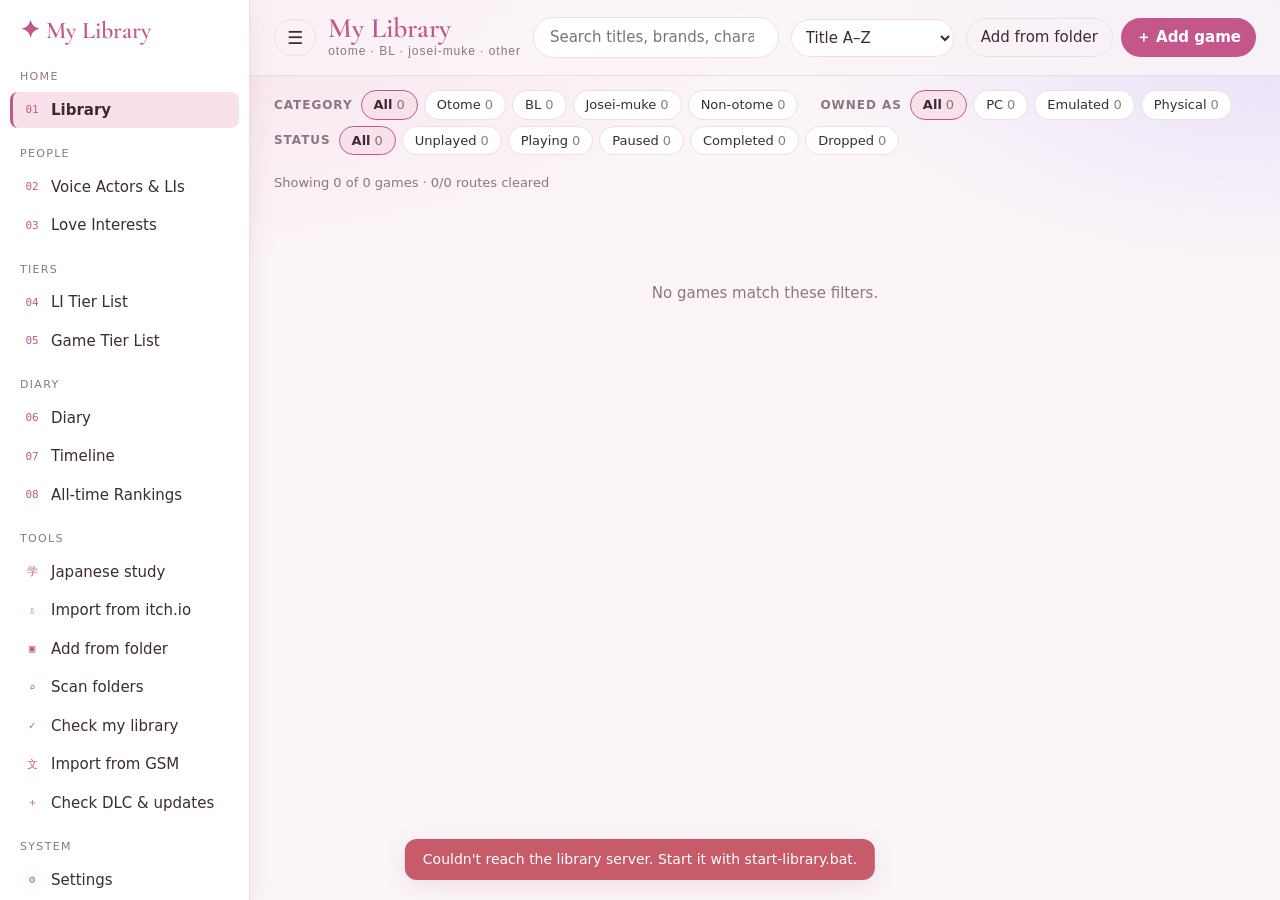
==== commit 53b8807f: "Add Paused status; stricter already-imported check in folder scan - Paused status (form, diary chip," ====
--- a/web/index.html
+++ b/web/index.html
@@ -149,6 +149,7 @@
           <select name="status">
             <option value="unplayed">Unplayed</option>
             <option value="playing">Playing</option>
+            <option value="paused">Paused</option>
             <option value="completed">Completed</option>
             <option value="dropped">Dropped</option>
           </select>
--- a/web/app.css
+++ b/web/app.css
@@ -162,13 +162,15 @@
 .status-line { display: flex; justify-content: space-between; align-items: center; margin-top: auto; padding-top: 8px; font-size: 12px; }
 .pill { padding: 1px 8px; border-radius: 999px; background: var(--surface-2); }
 .pill.playing { color: var(--st-progress); }
+.pill.paused { color: var(--st-warn, #b7791f); }
 .pill.completed { color: var(--st-good); }
 .pill.dropped { color: var(--st-bad); }
 .progress { display: flex; gap: 3px; margin-top: 6px; }
 .progress i { flex: 1; height: 4px; border-radius: 2px; background: var(--st-none); }
 .progress i.progress-s { background: var(--st-progress); }
 .progress i.good { background: var(--st-good); }
-.progress i.bad { background: var(--st-bad); }
+.progress i.bad, .progress i.dropped { background: var(--st-bad); }
+.progress i.completed { background: var(--st-good); }
 
 /* ---------- Dialogs ---------- */
 dialog.sheet {
@@ -202,7 +204,9 @@
 .desc { white-space: pre-line; font-size: 14px; color: var(--muted); max-height: 140px; overflow: auto; }
 .notes { background: var(--surface-2); border-radius: 10px; padding: 8px 12px; font-size: 14px; white-space: pre-line; }
 .routes h3 { font-size: 22px; margin: 14px 0 6px; }
-.route { display: grid; grid-template-columns: 1fr auto; gap: 8px; align-items: center; padding: 7px 0; border-bottom: 1px dashed var(--border); }
+.route { display: grid; grid-template-columns: 46px 1fr auto; gap: 12px; align-items: center; padding: 7px 0; border-bottom: 1px dashed var(--border); }
+.route-face { width: 46px; height: 60px; border-radius: 8px; overflow: hidden; background: var(--surface-2); display: block; }
+.route-face img, .route-face .face-txt { width: 100%; height: 100%; object-fit: cover; object-position: top; display: grid; place-items: center; }
 .route .who b { font-weight: 600; }
 .route .who span { color: var(--muted); font-size: 13px; margin-left: 6px; }
 .route .who small { display: block; }
@@ -212,7 +216,8 @@
 .seg button[aria-pressed="true"].none { background: var(--st-none); color: var(--text); }
 .seg button[aria-pressed="true"].progress { background: var(--st-progress); color: #fff; }
 .seg button[aria-pressed="true"].good { background: var(--st-good); color: #fff; }
-.seg button[aria-pressed="true"].bad { background: var(--st-bad); color: #fff; }
+.seg button[aria-pressed="true"].bad, .seg button[aria-pressed="true"].dropped { background: var(--st-bad); color: #fff; }
+.seg button[aria-pressed="true"].completed { background: var(--st-good); color: #fff; }
 .detail-actions { display: flex; gap: 8px; flex-wrap: wrap; justify-content: flex-end; padding: 14px 22px 18px; border-top: 1px solid var(--border); margin-top: 12px; }
 .detail-actions .primary { padding: 9px 22px; }
 .detail-actions .spacer { margin-right: auto; }
@@ -364,6 +369,7 @@
   background: var(--st-none); border: 3px solid var(--bg); }
 .trail-item .dot.completed { background: var(--st-good); }
 .trail-item .dot.playing { background: var(--st-progress); }
+.trail-item .dot.paused { background: var(--st-warn, #b7791f); }
 .trail-item .dot.dropped { background: var(--st-bad); }
 .trail-cover { width: 56px; aspect-ratio: 2 / 3; border-radius: 6px; overflow: hidden; flex: none; }
 .trail-cover .cover { width: 100%; height: 100%; object-fit: cover; display: block; }
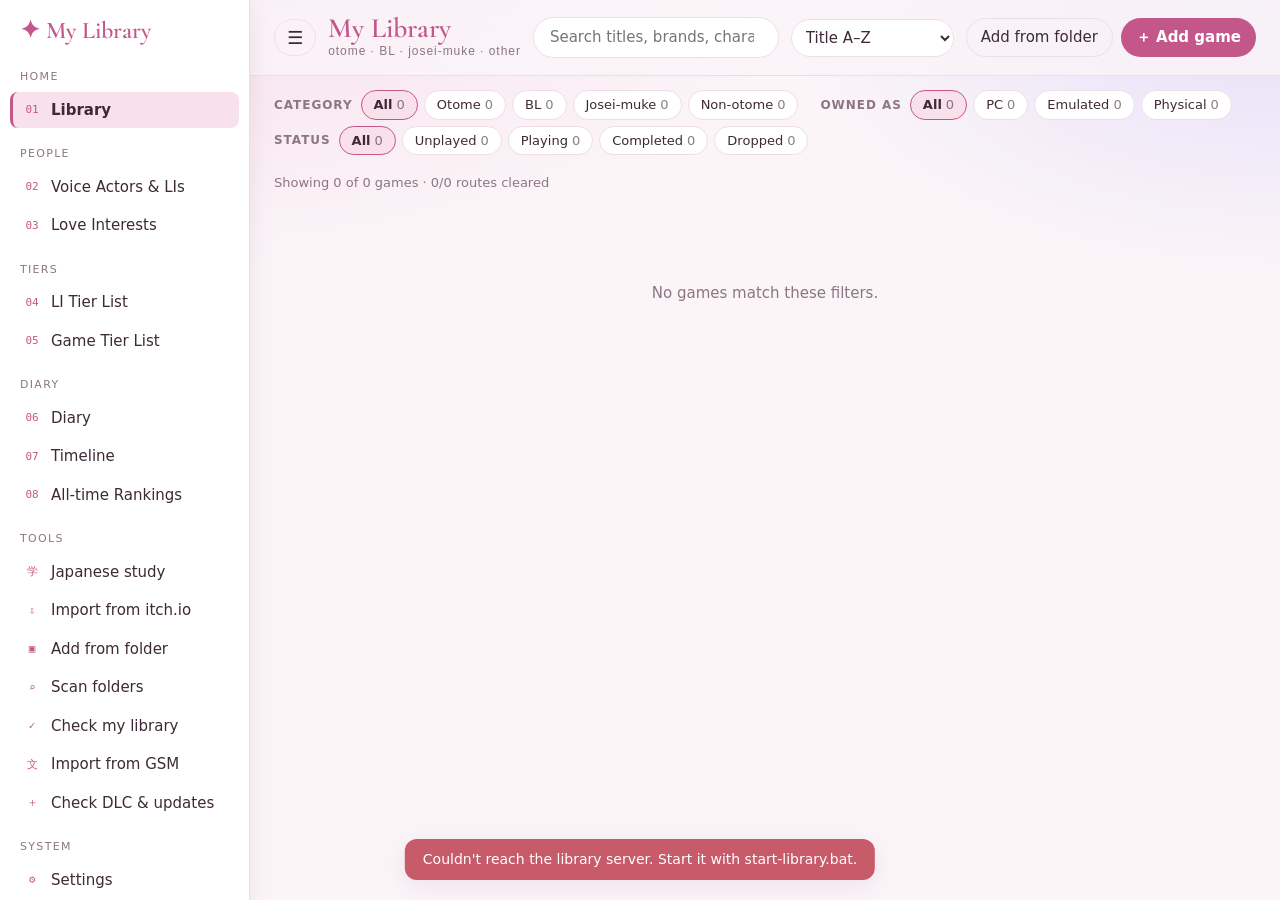
==== commit 16801178: "Merge main into feature branch Keeps both: image export and /api/img alongside main's /api/rankings " ====
--- a/web/index.html
+++ b/web/index.html
@@ -149,7 +149,6 @@
           <select name="status">
             <option value="unplayed">Unplayed</option>
             <option value="playing">Playing</option>
-            <option value="paused">Paused</option>
             <option value="completed">Completed</option>
             <option value="dropped">Dropped</option>
           </select>
@@ -268,5 +267,6 @@
 
   <div id="toasts" class="toasts" popover="manual" aria-live="polite"></div>
   <script src="app.js"></script>
+  <script src="export.js"></script>
 </body>
 </html>
--- a/web/app.css
+++ b/web/app.css
@@ -162,7 +162,6 @@
 .status-line { display: flex; justify-content: space-between; align-items: center; margin-top: auto; padding-top: 8px; font-size: 12px; }
 .pill { padding: 1px 8px; border-radius: 999px; background: var(--surface-2); }
 .pill.playing { color: var(--st-progress); }
-.pill.paused { color: var(--st-warn, #b7791f); }
 .pill.completed { color: var(--st-good); }
 .pill.dropped { color: var(--st-bad); }
 .progress { display: flex; gap: 3px; margin-top: 6px; }
@@ -369,7 +368,6 @@
   background: var(--st-none); border: 3px solid var(--bg); }
 .trail-item .dot.completed { background: var(--st-good); }
 .trail-item .dot.playing { background: var(--st-progress); }
-.trail-item .dot.paused { background: var(--st-warn, #b7791f); }
 .trail-item .dot.dropped { background: var(--st-bad); }
 .trail-cover { width: 56px; aspect-ratio: 2 / 3; border-radius: 6px; overflow: hidden; flex: none; }
 .trail-cover .cover { width: 100%; height: 100%; object-fit: cover; display: block; }
@@ -422,6 +420,21 @@
 .cal-panel h3 { font-size: 18px; margin: 0 0 6px; }
 .cal-panel h3 small { display: block; font: 13px "Segoe UI", sans-serif; color: var(--muted); }
 @media (max-width: 720px) { .cal-day { min-height: 64px; padding: 3px 4px; } .mini-cover { width: 16px; } .cal-day small { font-size: 10px; } }
+
+/* Tier list export */
+#exportDialog { width: min(1100px, 96vw); }
+.export-body { display: grid; grid-template-columns: 290px 1fr; gap: 18px; padding: 4px; align-items: start; }
+.export-opts { display: flex; flex-direction: column; gap: 10px; }
+.export-opts label { display: flex; flex-direction: column; gap: 3px; font-size: 13px; color: var(--muted); }
+.export-opts label.inline { flex-direction: row; align-items: center; }
+.export-opts .row { gap: 10px; }
+.export-opts .row label { flex: 1; }
+.ex-templates { display: grid; grid-template-columns: 1fr 1fr; gap: 6px; }
+.ex-t { display: flex; flex-direction: column; align-items: flex-start; border-radius: 12px; padding: 6px 10px; white-space: normal; text-align: left; }
+.ex-t small { font-size: 11px; line-height: 1.2; }
+.export-preview { background: var(--surface-2); border: 1px solid var(--border); border-radius: 12px; padding: 8px; max-height: 72vh; overflow: auto; }
+#exCanvas { width: 100%; height: auto; display: block; border-radius: 6px; }
+@media (max-width: 800px) { .export-body { grid-template-columns: 1fr; } }
 
 /* Tier list editor */
 #tierDialog, #rankDialog { width: min(560px, 94vw); }
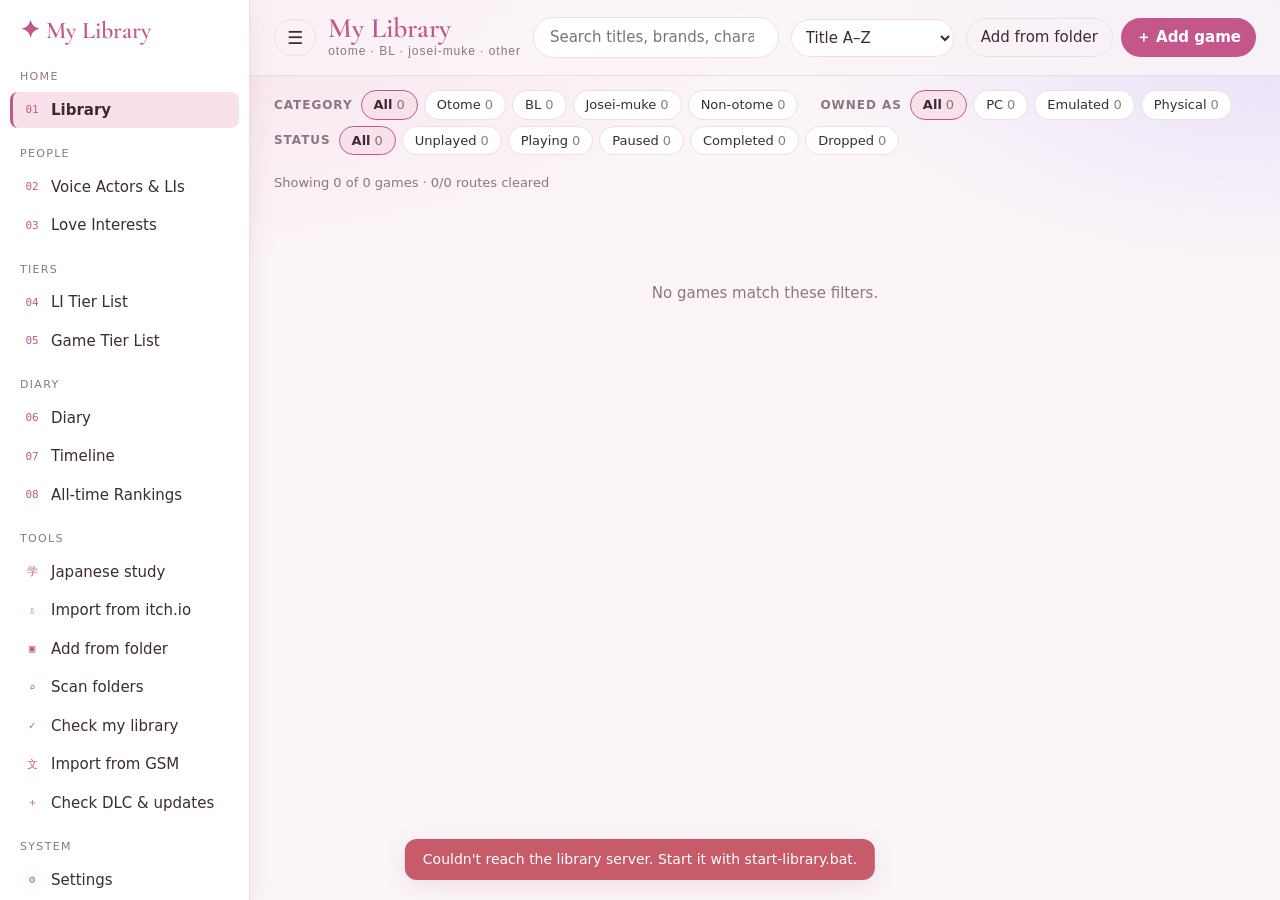
==== commit efcc3981: "Merge main into feature branch" ====
--- a/web/index.html
+++ b/web/index.html
@@ -149,6 +149,7 @@
           <select name="status">
             <option value="unplayed">Unplayed</option>
             <option value="playing">Playing</option>
+            <option value="paused">Paused</option>
             <option value="completed">Completed</option>
             <option value="dropped">Dropped</option>
           </select>
--- a/web/app.css
+++ b/web/app.css
@@ -162,6 +162,7 @@
 .status-line { display: flex; justify-content: space-between; align-items: center; margin-top: auto; padding-top: 8px; font-size: 12px; }
 .pill { padding: 1px 8px; border-radius: 999px; background: var(--surface-2); }
 .pill.playing { color: var(--st-progress); }
+.pill.paused { color: var(--st-warn, #b7791f); }
 .pill.completed { color: var(--st-good); }
 .pill.dropped { color: var(--st-bad); }
 .progress { display: flex; gap: 3px; margin-top: 6px; }
@@ -368,6 +369,7 @@
   background: var(--st-none); border: 3px solid var(--bg); }
 .trail-item .dot.completed { background: var(--st-good); }
 .trail-item .dot.playing { background: var(--st-progress); }
+.trail-item .dot.paused { background: var(--st-warn, #b7791f); }
 .trail-item .dot.dropped { background: var(--st-bad); }
 .trail-cover { width: 56px; aspect-ratio: 2 / 3; border-radius: 6px; overflow: hidden; flex: none; }
 .trail-cover .cover { width: 100%; height: 100%; object-fit: cover; display: block; }
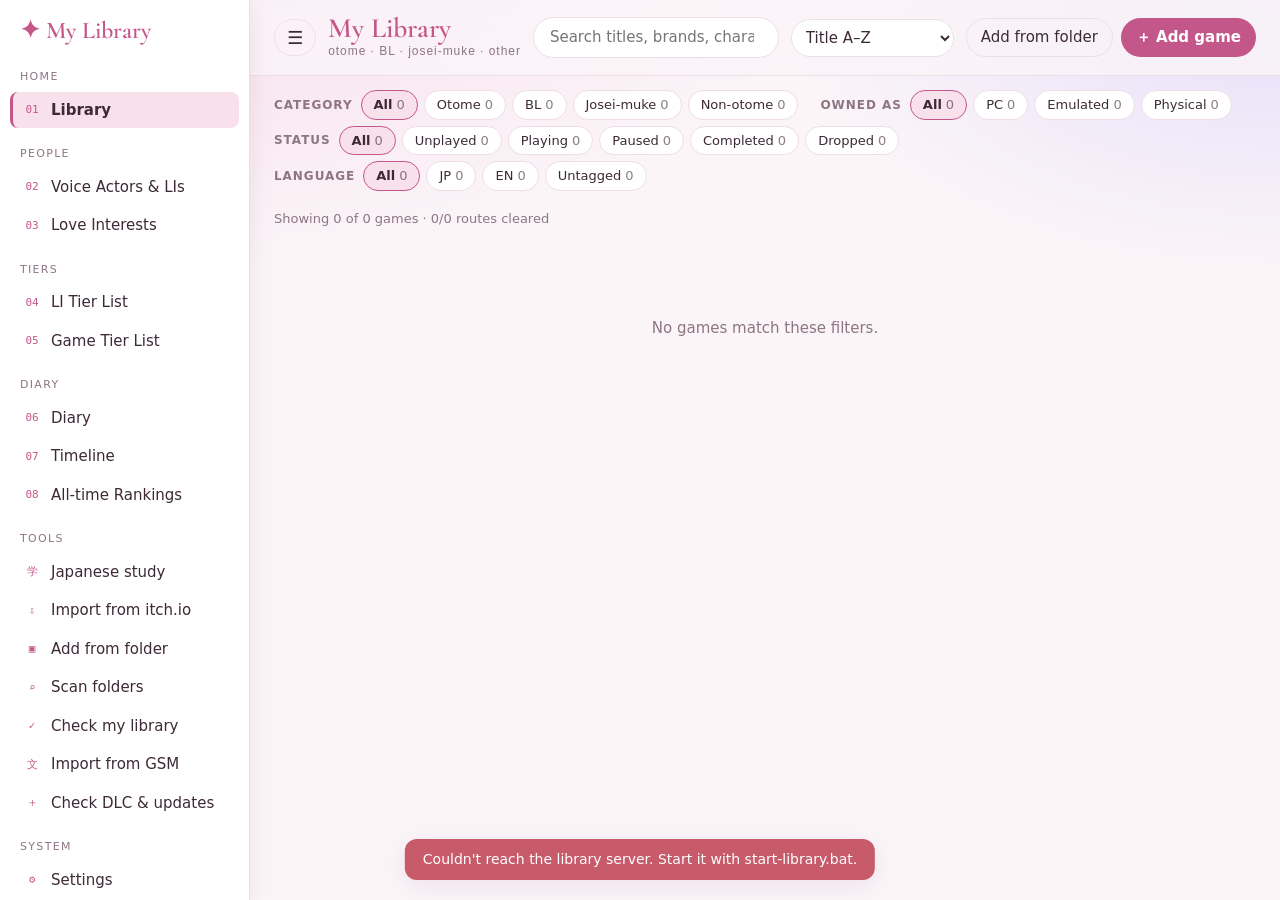
==== commit 06c3ecd0: "Add JP/EN language tags: self-tag in Edit or auto-detect from folder path Cards show JP/EN badges (f" ====
--- a/web/index.html
+++ b/web/index.html
@@ -145,6 +145,15 @@
         </label>
 
         <label>Language <input name="language" placeholder="English / Japanese / fan TL"></label>
+        <label>JP / EN tag
+          <select name="langTag">
+            <option value="">Auto (from folder)</option>
+            <option value="jp">JP</option>
+            <option value="en">EN</option>
+            <option value="both">JP + EN</option>
+          </select>
+          <small id="langHint" class="muted"></small>
+        </label>
         <label>Status
           <select name="status">
             <option value="unplayed">Unplayed</option>
--- a/web/app.css
+++ b/web/app.css
@@ -618,3 +618,36 @@
 .folder-tools input[type="text"] { flex: 1 1 260px; width: auto; }
 .itch-row.has-exe { grid-template-columns: auto 48px 1fr minmax(120px, 220px); }
 .itch-row .exe-pick { max-width: 220px; font-size: .8rem; }
+
+/* ---- character ranking (before / after playing) ---- */
+.routes h3 .small { margin-left: 10px; font-size: 12px; padding: 3px 10px; font-weight: 500; }
+.rank-chips { display: flex; gap: 10px; margin-top: 3px; }
+.rank-chip { display: inline-flex; align-items: center; gap: 4px; font-size: 12px; color: var(--muted); }
+.medal { font-size: 16px; line-height: 1; }
+.medal.plain { font-size: 12px; font-weight: 700; color: var(--muted); min-width: 22px; display: inline-block; text-align: center; }
+.medal.gold { filter: drop-shadow(0 0 3px #f5c84288); }
+.medal.silver { filter: drop-shadow(0 0 3px #c0c8d488); }
+.medal.bronze { filter: drop-shadow(0 0 3px #cd7f3288); }
+#rankDialog { width: min(860px, 96vw); }
+.rank-cols { display: grid; grid-template-columns: 1fr 1fr; gap: 18px; margin: 12px 0; }
+.rank-col h3 { display: flex; align-items: center; gap: 8px; margin: 0 0 2px; font-size: 15px; }
+.rank-col h3 .small { margin-left: auto; font-size: 12px; padding: 3px 10px; }
+.rank-col p { margin: 0 0 8px; font-size: 12px; }
+.rank-list { list-style: none; margin: 0; padding: 0; display: grid; gap: 6px; }
+.rank-list li { display: grid; grid-template-columns: 30px 34px 1fr auto auto; gap: 8px; align-items: center; padding: 6px 8px;
+  border: 1px solid var(--border); border-radius: 10px; background: var(--surface-2); cursor: grab; }
+.rank-list li:active { cursor: grabbing; }
+.rank-pos { text-align: center; }
+.route-face.sm { width: 34px; height: 44px; border-radius: 6px; }
+.rank-name { min-width: 0; }
+.rank-name b { display: block; overflow: hidden; text-overflow: ellipsis; white-space: nowrap; font-weight: 600; }
+.rank-name small.up { color: var(--st-good); }
+.rank-name small.down { color: var(--st-bad); }
+.rank-list .small { padding: 2px 8px; font-size: 11px; }
+@media (max-width: 700px) { .rank-cols { grid-template-columns: 1fr; } }
+
+/* ---- JP / EN language tags ---- */
+.langs { position: absolute; top: 34px; right: 8px; display: flex; gap: 4px; }
+.lang { font-size: 10px; font-weight: 700; letter-spacing: .05em; padding: 2px 7px; border-radius: 999px; color: #fff; background: #c4476a; }
+.lang.en { background: #3f6fb5; }
+.lang.auto { opacity: .8; outline: 1px dashed rgba(255,255,255,.7); outline-offset: -2px; }
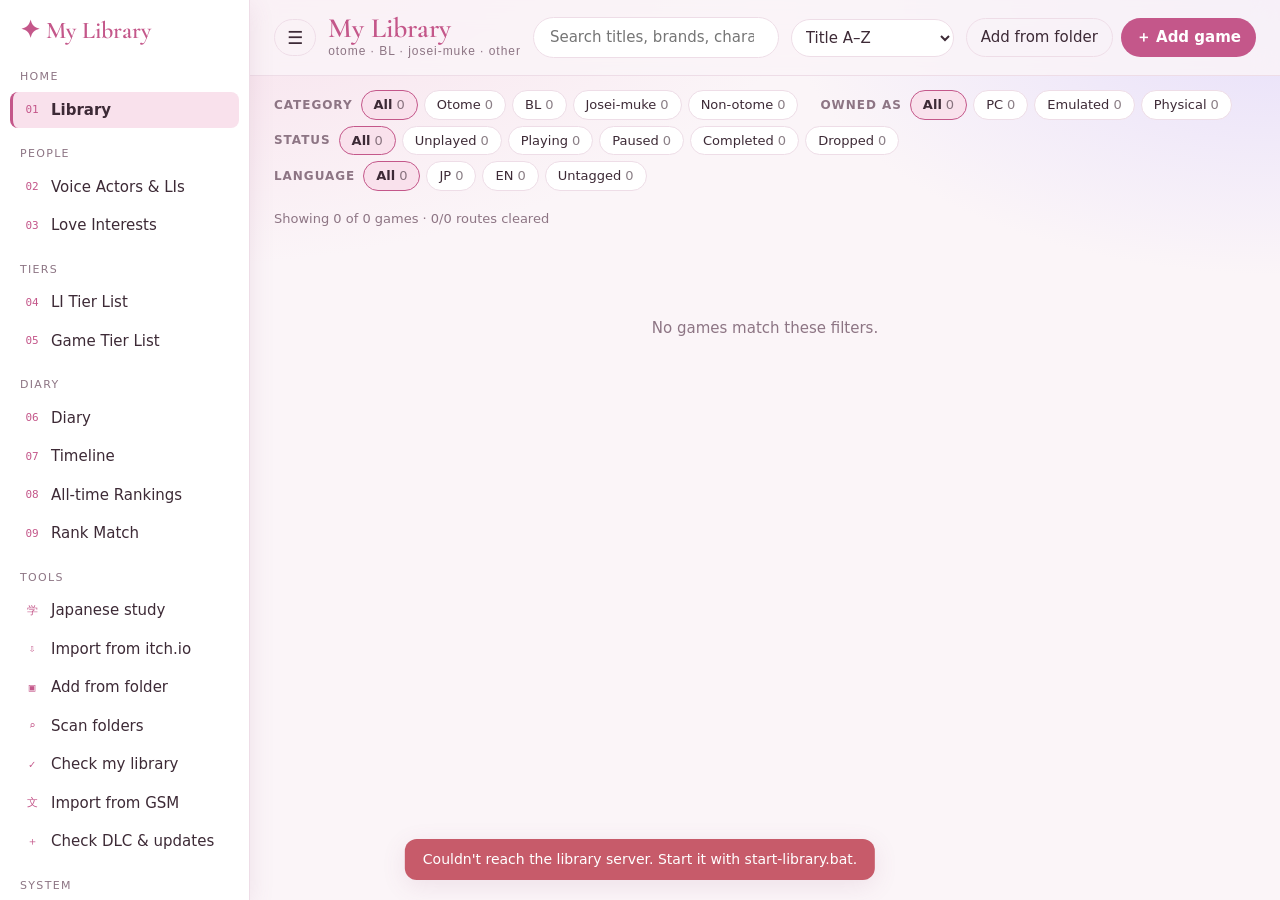
==== commit 8f0ac622: "Add Rank Match page: compare characters across chosen games with 5-point answers and fitted overall " ====
--- a/web/index.html
+++ b/web/index.html
@@ -38,6 +38,7 @@
       <button type="button" class="nav-item" data-view="diary"><i>06</i> Diary</button>
       <button type="button" class="nav-item" data-view="timeline"><i>07</i> Timeline</button>
       <button type="button" class="nav-item" data-view="hall"><i>08</i> All-time Rankings</button>
+      <button type="button" class="nav-item" data-view="rankmatch"><i>09</i> Rank Match</button>
 
       <p class="side-h">Tools</p>
       <button id="studyBtn" type="button" class="nav-item" title="Japanese difficulty and reading progress"><i>学</i> Japanese study</button>
--- a/web/app.css
+++ b/web/app.css
@@ -647,7 +647,56 @@
 @media (max-width: 700px) { .rank-cols { grid-template-columns: 1fr; } }
 
 /* ---- JP / EN language tags ---- */
-.langs { position: absolute; top: 34px; right: 8px; display: flex; gap: 4px; }
+.langs { position: absolute; top: 8px; right: 8px; display: flex; gap: 4px; }
 .lang { font-size: 10px; font-weight: 700; letter-spacing: .05em; padding: 2px 7px; border-radius: 999px; color: #fff; background: #c4476a; }
 .lang.en { background: #3f6fb5; }
 .lang.auto { opacity: .8; outline: 1px dashed rgba(255,255,255,.7); outline-offset: -2px; }
+
+/* ---- console / platform badge on cards ---- */
+.console { position: absolute; left: 8px; bottom: 10px; font-size: 11px; font-weight: 700; letter-spacing: .04em; padding: 3px 9px;
+  border-radius: 999px; color: #fff; background: #5b6275; box-shadow: 0 1px 4px rgba(0,0,0,.35); }
+.console.psp { background: #2b2f3a; }
+.console.vita { background: #1f6fd1; }
+.console.switch { background: #e4363f; }
+.console.ps4 { background: #2a4fa8; }
+.console.pc { background: #4a5568; }
+
+/* ---- rank match ---- */
+.rm-games { display: grid; grid-template-columns: repeat(auto-fill, minmax(130px, 1fr)); gap: 10px; margin: 12px 0; }
+.rm-game { display: grid; gap: 4px; justify-items: center; text-align: center; padding: 8px; border: 2px solid var(--border); border-radius: 12px; background: var(--surface); color: var(--text); cursor: pointer; font: inherit; }
+.rm-game[aria-pressed="true"] { border-color: var(--accent); background: var(--accent-soft); }
+.rm-game b { font-size: 12px; line-height: 1.25; }
+.rm-game small { color: var(--muted); }
+.rm-cover { width: 70px; height: 92px; border-radius: 8px; overflow: hidden; display: grid; place-items: center; background: var(--surface-2); }
+.rm-cover img { width: 100%; height: 100%; object-fit: cover; }
+.rm-start { position: sticky; bottom: 0; display: flex; flex-wrap: wrap; gap: 12px; align-items: center; padding: 12px; background: var(--surface); border: 1px solid var(--border); border-radius: 12px; box-shadow: var(--shadow); }
+.rm-start input { flex: 1 1 200px; }
+.rm-bar { display: flex; flex-wrap: wrap; gap: 8px; align-items: center; margin-bottom: 8px; }
+.rm-bar select { max-width: 240px; }
+.rm-progress { height: 6px; border-radius: 4px; background: var(--surface-2); overflow: hidden; margin-bottom: 14px; }
+.rm-progress i { display: block; height: 100%; background: var(--accent); transition: width .2s; }
+.rm-title { text-align: center; margin: 6px 0; font-size: 22px; }
+.rm-title small { font-size: 16px; font-weight: 500; color: var(--muted); }
+.rm-q { text-align: center; margin: 4px 0 12px; }
+.rm-arena { display: grid; grid-template-columns: 1fr minmax(170px, 230px) 1fr; gap: 14px; align-items: stretch; max-width: 820px; margin: 0 auto; }
+.rm-card { display: grid; justify-items: center; align-content: start; gap: 6px; padding: 12px; border: 1px solid var(--border); border-radius: 14px; background: var(--surface); text-align: center; }
+.rm-card b { font-size: 20px; font-family: "Cormorant Garamond", serif; }
+.rm-face { width: 100%; max-width: 200px; aspect-ratio: 1; border-radius: 10px; overflow: hidden; display: grid; place-items: center; background: var(--surface-2); }
+.rm-face img { width: 100%; height: 100%; object-fit: cover; object-position: top; }
+.rm-face.big { width: 84px; flex: none; }
+.rm-mid { display: grid; gap: 8px; align-content: center; }
+.rm-ans { display: flex; justify-content: space-between; align-items: center; gap: 6px; padding: 12px 10px; border: 1px solid var(--border); border-radius: 10px; background: var(--surface); color: var(--text); font: inherit; cursor: pointer; }
+.rm-ans:hover { border-color: var(--accent); background: var(--accent-soft); }
+.rm-ans.v2 { border-left: 5px solid var(--st-good); } .rm-ans.v1 { border-left: 5px solid #9bd2b4; }
+.rm-ans.v0 { border-left: 5px solid var(--st-none); }
+.rm-ans.v-1 { border-left: 5px solid #e4a3ab; } .rm-ans.v-2 { border-left: 5px solid var(--st-bad); }
+.rm-ans kbd { font-size: 11px; color: var(--muted); border: 1px solid var(--border); border-radius: 4px; padding: 0 5px; }
+.rm-hint { text-align: center; font-size: 12px; }
+.rm-best { display: flex; gap: 16px; align-items: center; padding: 14px; border: 2px solid var(--accent); border-radius: 14px; background: var(--accent-soft); margin-bottom: 10px; }
+.rm-best h3 { margin: 2px 0; font-size: 26px; font-family: "Cormorant Garamond", serif; }
+.rm-result { list-style: none; margin: 10px 0; padding: 0; display: grid; gap: 6px; }
+.rm-result li { display: grid; grid-template-columns: 36px 34px 1fr minmax(90px, 160px); gap: 10px; align-items: center; padding: 6px 10px; border: 1px solid var(--border); border-radius: 10px; background: var(--surface); }
+.rm-score { position: relative; height: 20px; border-radius: 6px; background: var(--surface-2); overflow: hidden; }
+.rm-score i { position: absolute; inset: 0 auto 0 0; background: var(--accent-soft); border-right: 2px solid var(--accent); }
+.rm-score em { position: relative; font-style: normal; font-size: 12px; padding-left: 6px; line-height: 20px; }
+@media (max-width: 700px) { .rm-arena { grid-template-columns: 1fr 1fr; } .rm-mid { grid-column: 1 / -1; grid-row: 2; } }
